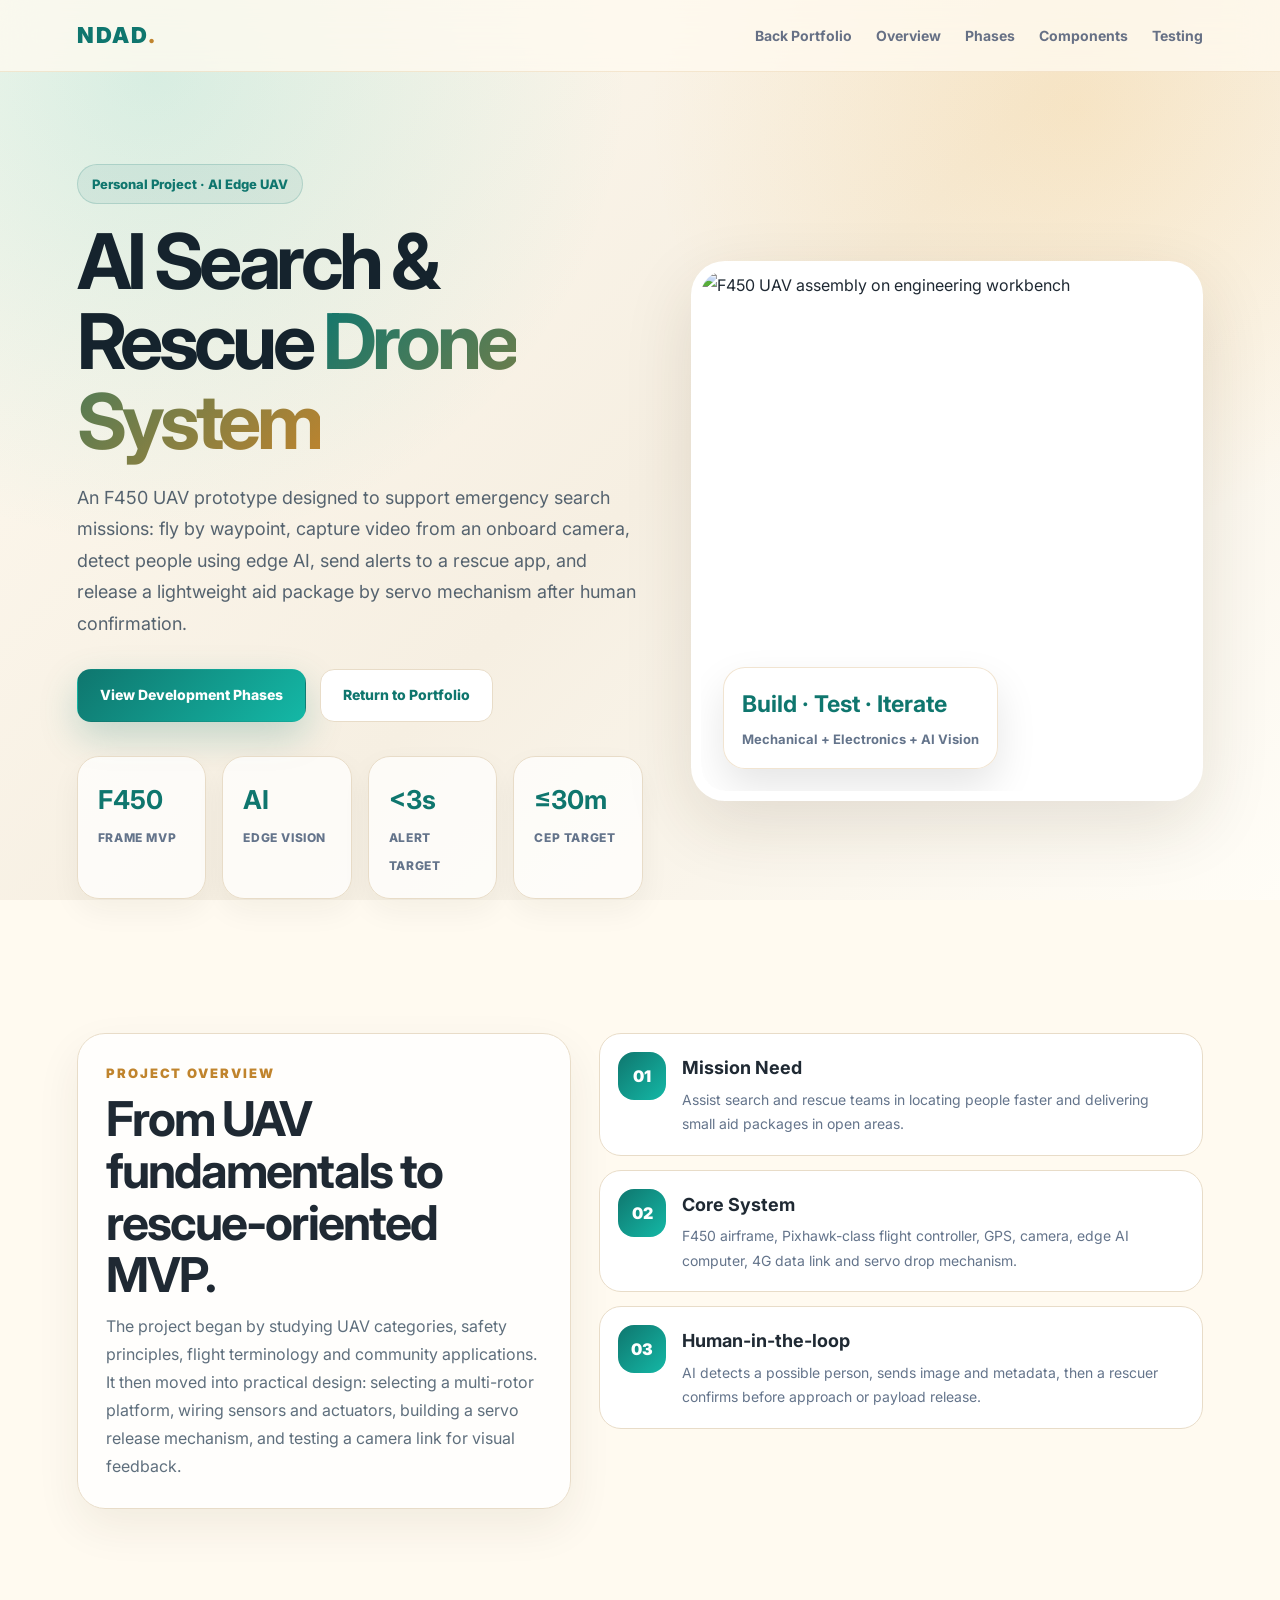
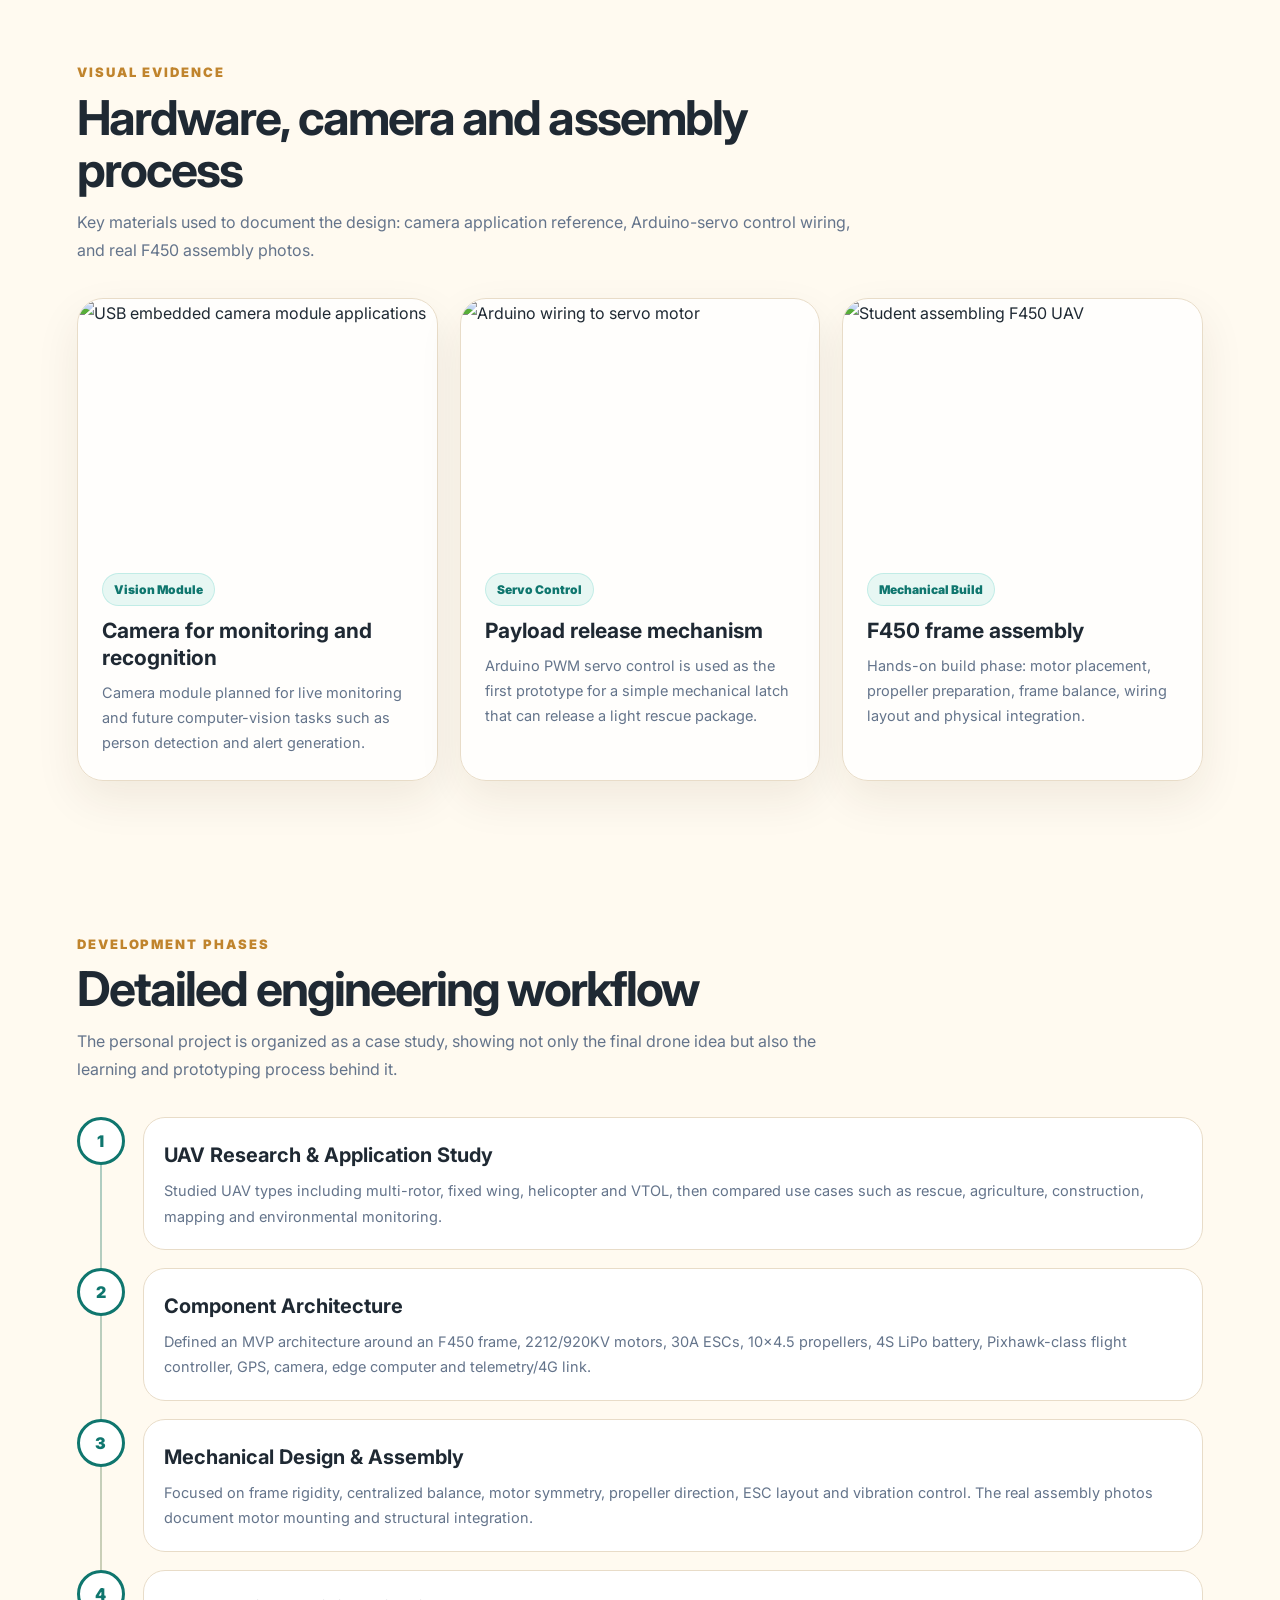
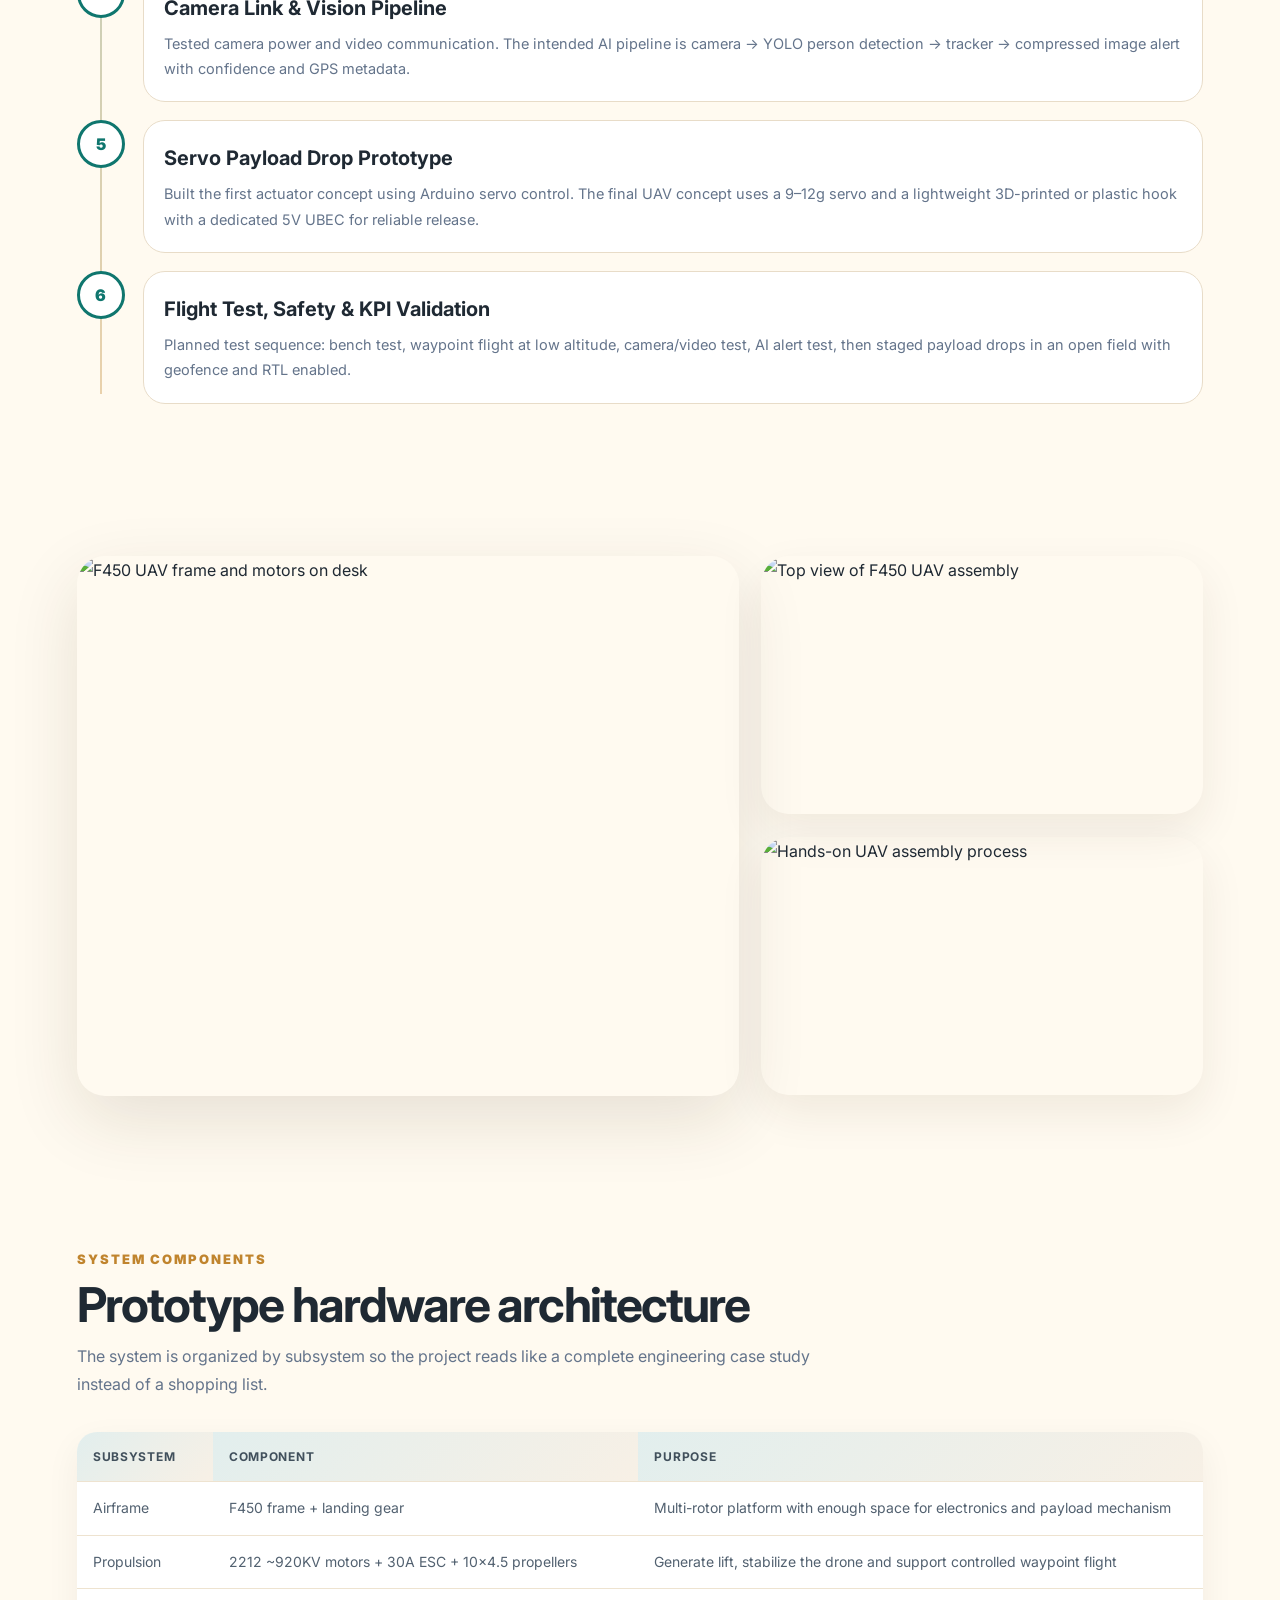
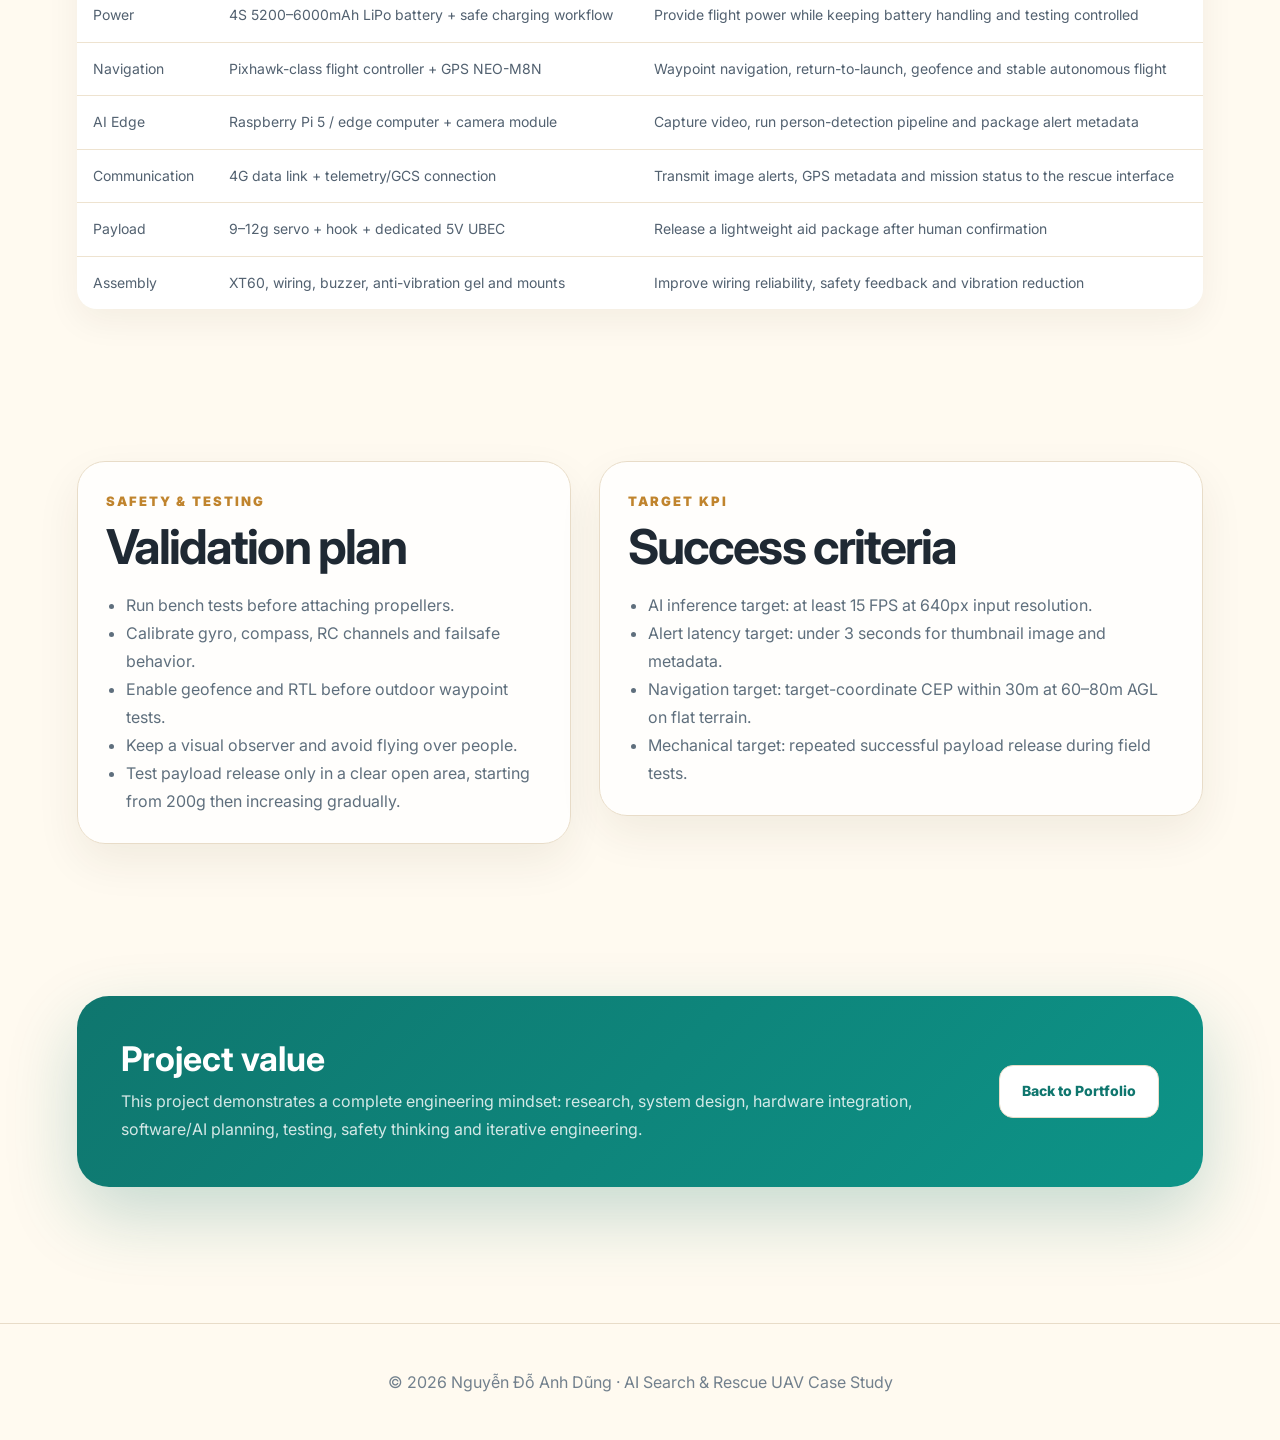
==== project-detail.html @ a53a4949 "Add files via upload" ====
<!DOCTYPE html>
<html lang="en">
<head>
    <meta charset="UTF-8">
    <meta name="viewport" content="width=device-width, initial-scale=1.0">
    <title>AI Search & Rescue UAV | Nguyễn Đỗ Anh Dũng</title>
    <meta name="description" content="Detailed case study for an AI-enabled search and rescue UAV project using F450 frame, camera vision, edge AI, waypoint flight and servo payload release.">
    <link rel="preconnect" href="https://fonts.googleapis.com">
    <link href="https://fonts.googleapis.com/css2?family=Inter:wght@300;400;500;600;700;800;900&display=swap" rel="stylesheet">
    <style>
        :root{
            --paper:#fffaf0; --paper-2:#f7efe0; --card:#ffffff; --ink:#1f2933; --muted:#64748b;
            --teal:#0f766e; --teal-2:#14b8a6; --gold:#c0842d; --orange:#f59e0b; --line:#e8dcc8;
            --shadow: 0 24px 70px rgba(58, 40, 18, .12);
        }
        *{margin:0;padding:0;box-sizing:border-box} html{scroll-behavior:smooth}
        body{font-family:'Inter',sans-serif;background:var(--paper);color:var(--ink);line-height:1.75;overflow-x:hidden}
        body:before{content:"";position:fixed;inset:0;background:radial-gradient(circle at 12% 8%, rgba(20,184,166,.16), transparent 34%),radial-gradient(circle at 84% 12%, rgba(245,158,11,.14), transparent 32%),linear-gradient(135deg,#fffaf0 0%,#f6efe2 52%,#fffdf7 100%);z-index:-2}
        a{text-decoration:none;color:inherit} img{max-width:100%;display:block}
        .shell{width:min(1160px,88vw);margin:auto}
        nav{position:sticky;top:0;z-index:1000;background:rgba(255,250,240,.78);backdrop-filter:blur(18px);border-bottom:1px solid rgba(192,132,45,.16)}
        .nav-inner{width:min(1160px,88vw);margin:auto;display:flex;align-items:center;justify-content:space-between;padding:16px 0}
        .brand{font-weight:900;letter-spacing:.08em;color:var(--teal);font-size:22px}.brand span{color:var(--gold)}
        .nav-links{display:flex;gap:24px;list-style:none}.nav-links a{font-size:14px;font-weight:700;color:#667085}.nav-links a:hover{color:var(--teal)}
        .hero{padding:92px 0 58px;position:relative}.hero-grid{display:grid;grid-template-columns:1.05fr .95fr;gap:48px;align-items:center}
        .eyebrow{display:inline-flex;align-items:center;gap:10px;background:rgba(15,118,110,.08);border:1px solid rgba(15,118,110,.18);color:var(--teal);padding:8px 14px;border-radius:999px;font-weight:800;font-size:13px;margin-bottom:18px}
        h1{font-size:clamp(42px,6vw,78px);line-height:1.04;letter-spacing:-.06em;margin-bottom:20px;color:#15232d}.hero p{font-size:18px;color:#55636f;max-width:680px}.gradient-text{background:linear-gradient(135deg,var(--teal),var(--gold));-webkit-background-clip:text;-webkit-text-fill-color:transparent}
        .hero-actions{display:flex;gap:14px;flex-wrap:wrap;margin-top:30px}.btn{display:inline-flex;align-items:center;justify-content:center;padding:13px 22px;border-radius:14px;font-weight:800;font-size:14px;transition:.25s;border:1px solid transparent}.btn-primary{background:linear-gradient(135deg,var(--teal),var(--teal-2));color:white;box-shadow:0 15px 38px rgba(15,118,110,.23)}.btn-primary:hover{transform:translateY(-3px)}.btn-soft{background:#fff;border-color:var(--line);color:var(--teal)}.btn-soft:hover{border-color:var(--teal);transform:translateY(-3px)}
        .hero-photo{position:relative;border-radius:34px;overflow:hidden;box-shadow:var(--shadow);border:10px solid rgba(255,255,255,.7);background:white}.hero-photo img{height:520px;width:100%;object-fit:cover}.float-card{position:absolute;left:22px;bottom:22px;background:rgba(255,255,255,.9);backdrop-filter:blur(14px);border:1px solid rgba(192,132,45,.22);border-radius:22px;padding:16px 18px;box-shadow:0 18px 40px rgba(0,0,0,.10)}.float-card strong{display:block;color:var(--teal);font-size:23px}.float-card span{font-size:13px;color:#64748b;font-weight:700}
        .metrics{display:grid;grid-template-columns:repeat(4,1fr);gap:16px;margin-top:34px}.metric{background:rgba(255,255,255,.72);border:1px solid var(--line);border-radius:22px;padding:20px;box-shadow:0 12px 30px rgba(45,35,20,.05)}.metric b{font-size:26px;color:var(--teal);display:block}.metric span{font-size:12px;color:var(--muted);font-weight:800;text-transform:uppercase;letter-spacing:.05em}
        section{padding:76px 0}.section-head{max-width:780px;margin-bottom:34px}.section-head .kicker{color:var(--gold);font-size:13px;text-transform:uppercase;letter-spacing:.15em;font-weight:900;margin-bottom:8px}.section-head h2{font-size:clamp(30px,4vw,48px);line-height:1.08;letter-spacing:-.04em;margin-bottom:12px}.section-head p{color:#64748b;font-size:16px}
        .grid{display:grid;grid-template-columns:repeat(3,1fr);gap:22px}.card{background:rgba(255,255,255,.78);border:1px solid var(--line);border-radius:26px;overflow:hidden;box-shadow:0 18px 45px rgba(58,40,18,.08);transition:.25s}.card:hover{transform:translateY(-5px);box-shadow:var(--shadow)}.card img{width:100%;height:250px;object-fit:cover}.card-body{padding:24px}.tag{display:inline-flex;font-size:12px;font-weight:900;color:var(--teal);background:rgba(20,184,166,.10);border:1px solid rgba(20,184,166,.18);padding:5px 11px;border-radius:999px;margin-bottom:12px}.card h3{font-size:21px;line-height:1.28;margin-bottom:8px}.card p{font-size:14.5px;color:#64748b}
        .split{display:grid;grid-template-columns:.9fr 1.1fr;gap:28px;align-items:start}.panel{background:rgba(255,255,255,.78);border:1px solid var(--line);border-radius:28px;padding:28px;box-shadow:0 18px 45px rgba(58,40,18,.07)}.panel h3{font-size:26px;margin-bottom:12px}.panel p,.panel li{color:#5f6f7d}.panel ul{padding-left:20px;margin-top:12px}.number-list{display:grid;gap:14px}.step{display:grid;grid-template-columns:48px 1fr;gap:16px;padding:18px;border-radius:22px;background:#fff;border:1px solid var(--line)}.step .num{height:48px;width:48px;border-radius:16px;background:linear-gradient(135deg,var(--teal),var(--teal-2));color:#fff;font-weight:900;display:flex;align-items:center;justify-content:center}.step h4{font-size:18px;margin-bottom:4px}.step p{font-size:14px;color:#64748b}
        .timeline{position:relative;display:grid;gap:18px}.timeline:before{content:"";position:absolute;left:23px;top:10px;bottom:10px;width:2px;background:linear-gradient(var(--teal),var(--gold));opacity:.35}.phase{position:relative;display:grid;grid-template-columns:48px 1fr;gap:18px}.dot{position:relative;z-index:1;width:48px;height:48px;border-radius:50%;background:#fff;border:3px solid var(--teal);display:flex;align-items:center;justify-content:center;color:var(--teal);font-weight:900}.phase-box{background:#fff;border:1px solid var(--line);border-radius:22px;padding:20px}.phase-box h3{font-size:20px;margin-bottom:5px}.phase-box p{color:#64748b;font-size:14.5px}
        table{width:100%;border-collapse:collapse;background:#fff;border-radius:20px;overflow:hidden;box-shadow:0 12px 35px rgba(58,40,18,.06)}th,td{text-align:left;padding:14px 16px;border-bottom:1px solid #eee3d0;font-size:14px}th{background:linear-gradient(135deg,rgba(15,118,110,.12),rgba(192,132,45,.12));font-size:12px;text-transform:uppercase;letter-spacing:.06em;color:#41505c}td{color:#526170}tr:last-child td{border-bottom:none}.price{font-weight:800;color:var(--teal)}
        .gallery{display:grid;grid-template-columns:1.2fr .8fr;gap:22px}.gallery-main img{height:540px;width:100%;object-fit:cover;border-radius:28px;box-shadow:var(--shadow)}.gallery-stack{display:grid;gap:22px}.gallery-stack img{height:258px;width:100%;object-fit:cover;border-radius:28px;box-shadow:0 18px 45px rgba(58,40,18,.08)}
        .callout{background:linear-gradient(135deg,var(--teal),#0d9488);color:white;border-radius:32px;padding:44px;display:grid;grid-template-columns:1fr auto;gap:30px;align-items:center;box-shadow:0 28px 70px rgba(15,118,110,.24)}.callout h2{font-size:34px;line-height:1.1;margin-bottom:10px}.callout p{color:rgba(255,255,255,.82)}
        footer{padding:44px 0;text-align:center;color:#72808d;border-top:1px solid var(--line);margin-top:60px}
        @media(max-width:900px){.hero-grid,.split,.gallery,.callout{grid-template-columns:1fr}.metrics,.grid{grid-template-columns:1fr 1fr}.hero-photo img{height:420px}.nav-links{display:none}}
        @media(max-width:600px){.metrics,.grid{grid-template-columns:1fr}.hero-photo img,.gallery-main img{height:320px}.gallery-stack img{height:220px}.callout{padding:28px}.shell{width:92vw}}
    </style>
</head>
<body>
    <nav>
        <div class="nav-inner">
            <a class="brand" href="index.html">NDAD<span>.</span></a>
            <ul class="nav-links">
                <li><a href="index.html#project">Back Portfolio</a></li>
                <li><a href="#overview">Overview</a></li>
                <li><a href="#phases">Phases</a></li>
                <li><a href="#components">Components</a></li>
                <li><a href="#testing">Testing</a></li>
            </ul>
        </div>
    </nav>

    <header class="hero">
        <div class="shell hero-grid">
            <div>
                <div class="eyebrow">Personal Project · AI Edge UAV</div>
                <h1>AI Search &amp; Rescue <span class="gradient-text">Drone System</span></h1>
                <p>
                    An F450 UAV prototype designed to support emergency search missions: fly by waypoint,
                    capture video from an onboard camera, detect people using edge AI, send alerts to a rescue app,
                    and release a lightweight aid package by servo mechanism after human confirmation.
                </p>
                <div class="hero-actions">
                    <a class="btn btn-primary" href="#phases">View Development Phases</a>
                    <a class="btn btn-soft" href="index.html#project">Return to Portfolio</a>
                </div>
                <div class="metrics">
                    <div class="metric"><b>F450</b><span>Frame MVP</span></div>
                    <div class="metric"><b>AI</b><span>Edge Vision</span></div>
                    <div class="metric"><b>&lt;3s</b><span>Alert Target</span></div>
                    <div class="metric"><b>≤30m</b><span>CEP Target</span></div>
                </div>
            </div>
            <div class="hero-photo">
                <img src="assets/project-detail/drone-assembly-1.jpg" alt="F450 UAV assembly on engineering workbench">
                <div class="float-card"><strong>Build · Test · Iterate</strong><span>Mechanical + Electronics + AI Vision</span></div>
            </div>
        </div>
    </header>

    <section id="overview">
        <div class="shell split">
            <div class="panel">
                <div class="section-head" style="margin-bottom:0">
                    <div class="kicker">Project Overview</div>
                    <h2>From UAV fundamentals to rescue-oriented MVP.</h2>
                    <p>
                        The project began by studying UAV categories, safety principles, flight terminology and community applications.
                        It then moved into practical design: selecting a multi-rotor platform, wiring sensors and actuators,
                        building a servo release mechanism, and testing a camera link for visual feedback.
                    </p>
                </div>
            </div>
            <div class="number-list">
                <div class="step"><div class="num">01</div><div><h4>Mission Need</h4><p>Assist search and rescue teams in locating people faster and delivering small aid packages in open areas.</p></div></div>
                <div class="step"><div class="num">02</div><div><h4>Core System</h4><p>F450 airframe, Pixhawk-class flight controller, GPS, camera, edge AI computer, 4G data link and servo drop mechanism.</p></div></div>
                <div class="step"><div class="num">03</div><div><h4>Human-in-the-loop</h4><p>AI detects a possible person, sends image and metadata, then a rescuer confirms before approach or payload release.</p></div></div>
            </div>
        </div>
    </section>

    <section>
        <div class="shell">
            <div class="section-head">
                <div class="kicker">Visual Evidence</div>
                <h2>Hardware, camera and assembly process</h2>
                <p>Key materials used to document the design: camera application reference, Arduino-servo control wiring, and real F450 assembly photos.</p>
            </div>
            <div class="grid">
                <article class="card"><img src="assets/project-detail/camera-module.jpg" alt="USB embedded camera module applications"><div class="card-body"><span class="tag">Vision Module</span><h3>Camera for monitoring and recognition</h3><p>Camera module planned for live monitoring and future computer-vision tasks such as person detection and alert generation.</p></div></article>
                <article class="card"><img src="assets/project-detail/servo-arduino.webp" alt="Arduino wiring to servo motor"><div class="card-body"><span class="tag">Servo Control</span><h3>Payload release mechanism</h3><p>Arduino PWM servo control is used as the first prototype for a simple mechanical latch that can release a light rescue package.</p></div></article>
                <article class="card"><img src="assets/project-detail/drone-assembly-3.jpg" alt="Student assembling F450 UAV"><div class="card-body"><span class="tag">Mechanical Build</span><h3>F450 frame assembly</h3><p>Hands-on build phase: motor placement, propeller preparation, frame balance, wiring layout and physical integration.</p></div></article>
            </div>
        </div>
    </section>

    <section id="phases">
        <div class="shell">
            <div class="section-head">
                <div class="kicker">Development Phases</div>
                <h2>Detailed engineering workflow</h2>
                <p>The personal project is organized as a case study, showing not only the final drone idea but also the learning and prototyping process behind it.</p>
            </div>
            <div class="timeline">
                <div class="phase"><div class="dot">1</div><div class="phase-box"><h3>UAV Research &amp; Application Study</h3><p>Studied UAV types including multi-rotor, fixed wing, helicopter and VTOL, then compared use cases such as rescue, agriculture, construction, mapping and environmental monitoring.</p></div></div>
                <div class="phase"><div class="dot">2</div><div class="phase-box"><h3>Component Architecture</h3><p>Defined an MVP architecture around an F450 frame, 2212/920KV motors, 30A ESCs, 10×4.5 propellers, 4S LiPo battery, Pixhawk-class flight controller, GPS, camera, edge computer and telemetry/4G link.</p></div></div>
                <div class="phase"><div class="dot">3</div><div class="phase-box"><h3>Mechanical Design &amp; Assembly</h3><p>Focused on frame rigidity, centralized balance, motor symmetry, propeller direction, ESC layout and vibration control. The real assembly photos document motor mounting and structural integration.</p></div></div>
                <div class="phase"><div class="dot">4</div><div class="phase-box"><h3>Camera Link &amp; Vision Pipeline</h3><p>Tested camera power and video communication. The intended AI pipeline is camera → YOLO person detection → tracker → compressed image alert with confidence and GPS metadata.</p></div></div>
                <div class="phase"><div class="dot">5</div><div class="phase-box"><h3>Servo Payload Drop Prototype</h3><p>Built the first actuator concept using Arduino servo control. The final UAV concept uses a 9–12g servo and a lightweight 3D-printed or plastic hook with a dedicated 5V UBEC for reliable release.</p></div></div>
                <div class="phase"><div class="dot">6</div><div class="phase-box"><h3>Flight Test, Safety &amp; KPI Validation</h3><p>Planned test sequence: bench test, waypoint flight at low altitude, camera/video test, AI alert test, then staged payload drops in an open field with geofence and RTL enabled.</p></div></div>
            </div>
        </div>
    </section>

    <section>
        <div class="shell gallery">
            <div class="gallery-main"><img src="assets/project-detail/drone-assembly-2.jpg" alt="F450 UAV frame and motors on desk"></div>
            <div class="gallery-stack">
                <img src="assets/project-detail/drone-assembly-1.jpg" alt="Top view of F450 UAV assembly">
                <img src="assets/project-detail/drone-assembly-3.jpg" alt="Hands-on UAV assembly process">
            </div>
        </div>
    </section>

    <section id="components">
        <div class="shell">
            <div class="section-head">
                <div class="kicker">System Components</div>
                <h2>Prototype hardware architecture</h2>
                <p>The system is organized by subsystem so the project reads like a complete engineering case study instead of a shopping list.</p>
            </div>
            <table>
                <thead><tr><th>Subsystem</th><th>Component</th><th>Purpose</th></tr></thead>
                <tbody>
                    <tr><td>Airframe</td><td>F450 frame + landing gear</td><td>Multi-rotor platform with enough space for electronics and payload mechanism</td></tr>
                    <tr><td>Propulsion</td><td>2212 ~920KV motors + 30A ESC + 10×4.5 propellers</td><td>Generate lift, stabilize the drone and support controlled waypoint flight</td></tr>
                    <tr><td>Power</td><td>4S 5200–6000mAh LiPo battery + safe charging workflow</td><td>Provide flight power while keeping battery handling and testing controlled</td></tr>
                    <tr><td>Navigation</td><td>Pixhawk-class flight controller + GPS NEO-M8N</td><td>Waypoint navigation, return-to-launch, geofence and stable autonomous flight</td></tr>
                    <tr><td>AI Edge</td><td>Raspberry Pi 5 / edge computer + camera module</td><td>Capture video, run person-detection pipeline and package alert metadata</td></tr>
                    <tr><td>Communication</td><td>4G data link + telemetry/GCS connection</td><td>Transmit image alerts, GPS metadata and mission status to the rescue interface</td></tr>
                    <tr><td>Payload</td><td>9–12g servo + hook + dedicated 5V UBEC</td><td>Release a lightweight aid package after human confirmation</td></tr>
                    <tr><td>Assembly</td><td>XT60, wiring, buzzer, anti-vibration gel and mounts</td><td>Improve wiring reliability, safety feedback and vibration reduction</td></tr>
                </tbody>
            </table>
        </div>
    </section>

    <section id="testing">
        <div class="shell split">
            <div class="panel">
                <div class="section-head" style="margin-bottom:18px">
                    <div class="kicker">Safety & Testing</div>
                    <h2>Validation plan</h2>
                </div>
                <ul>
                    <li>Run bench tests before attaching propellers.</li>
                    <li>Calibrate gyro, compass, RC channels and failsafe behavior.</li>
                    <li>Enable geofence and RTL before outdoor waypoint tests.</li>
                    <li>Keep a visual observer and avoid flying over people.</li>
                    <li>Test payload release only in a clear open area, starting from 200g then increasing gradually.</li>
                </ul>
            </div>
            <div class="panel">
                <div class="section-head" style="margin-bottom:18px">
                    <div class="kicker">Target KPI</div>
                    <h2>Success criteria</h2>
                </div>
                <ul>
                    <li>AI inference target: at least 15 FPS at 640px input resolution.</li>
                    <li>Alert latency target: under 3 seconds for thumbnail image and metadata.</li>
                    <li>Navigation target: target-coordinate CEP within 30m at 60–80m AGL on flat terrain.</li>
                    <li>Mechanical target: repeated successful payload release during field tests.</li>
                </ul>
            </div>
        </div>
    </section>

    <section>
        <div class="shell callout">
            <div>
                <h2>Project value</h2>
                <p>This project demonstrates a complete engineering mindset: research, system design, hardware integration, software/AI planning, testing, safety thinking and iterative engineering.</p>
            </div>
            <a href="index.html#project" class="btn btn-soft">Back to Portfolio</a>
        </div>
    </section>

    <footer>
        © 2026 Nguyễn Đỗ Anh Dũng · AI Search & Rescue UAV Case Study
    </footer>
</body>
</html>
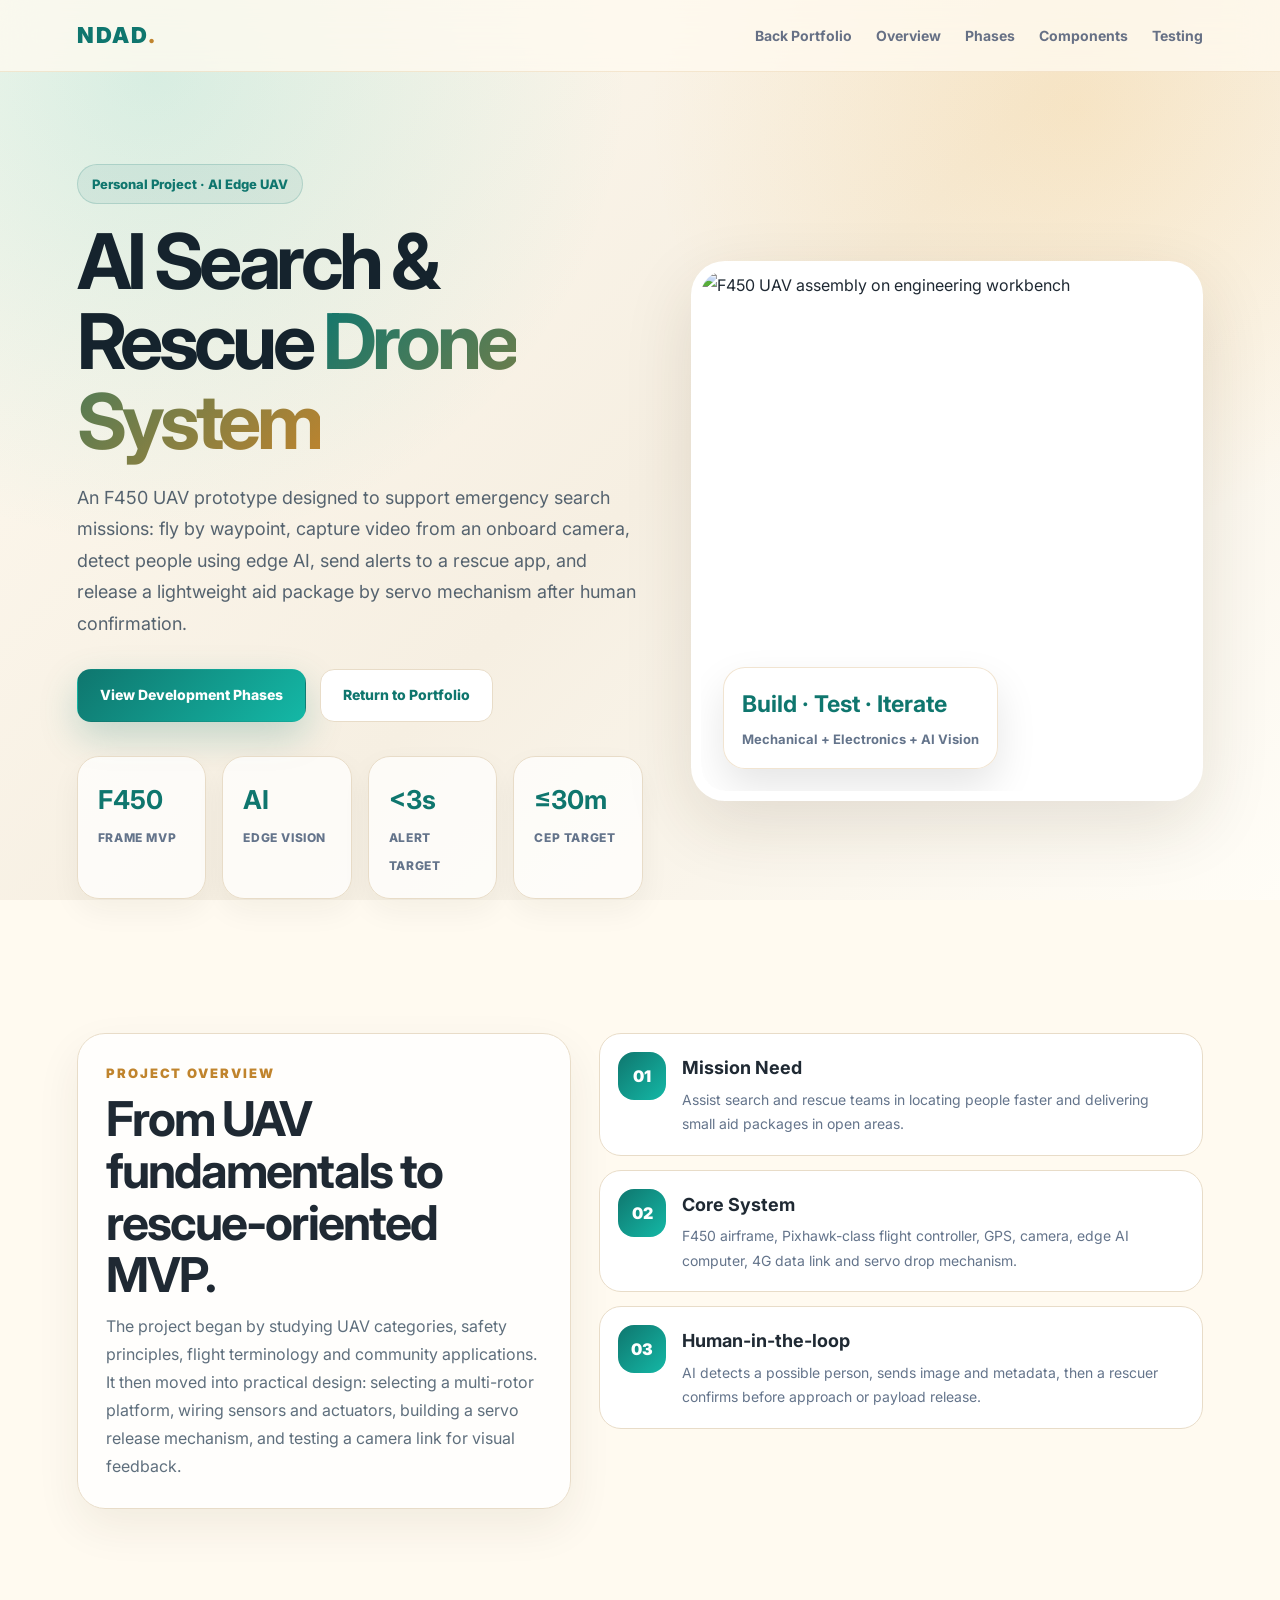
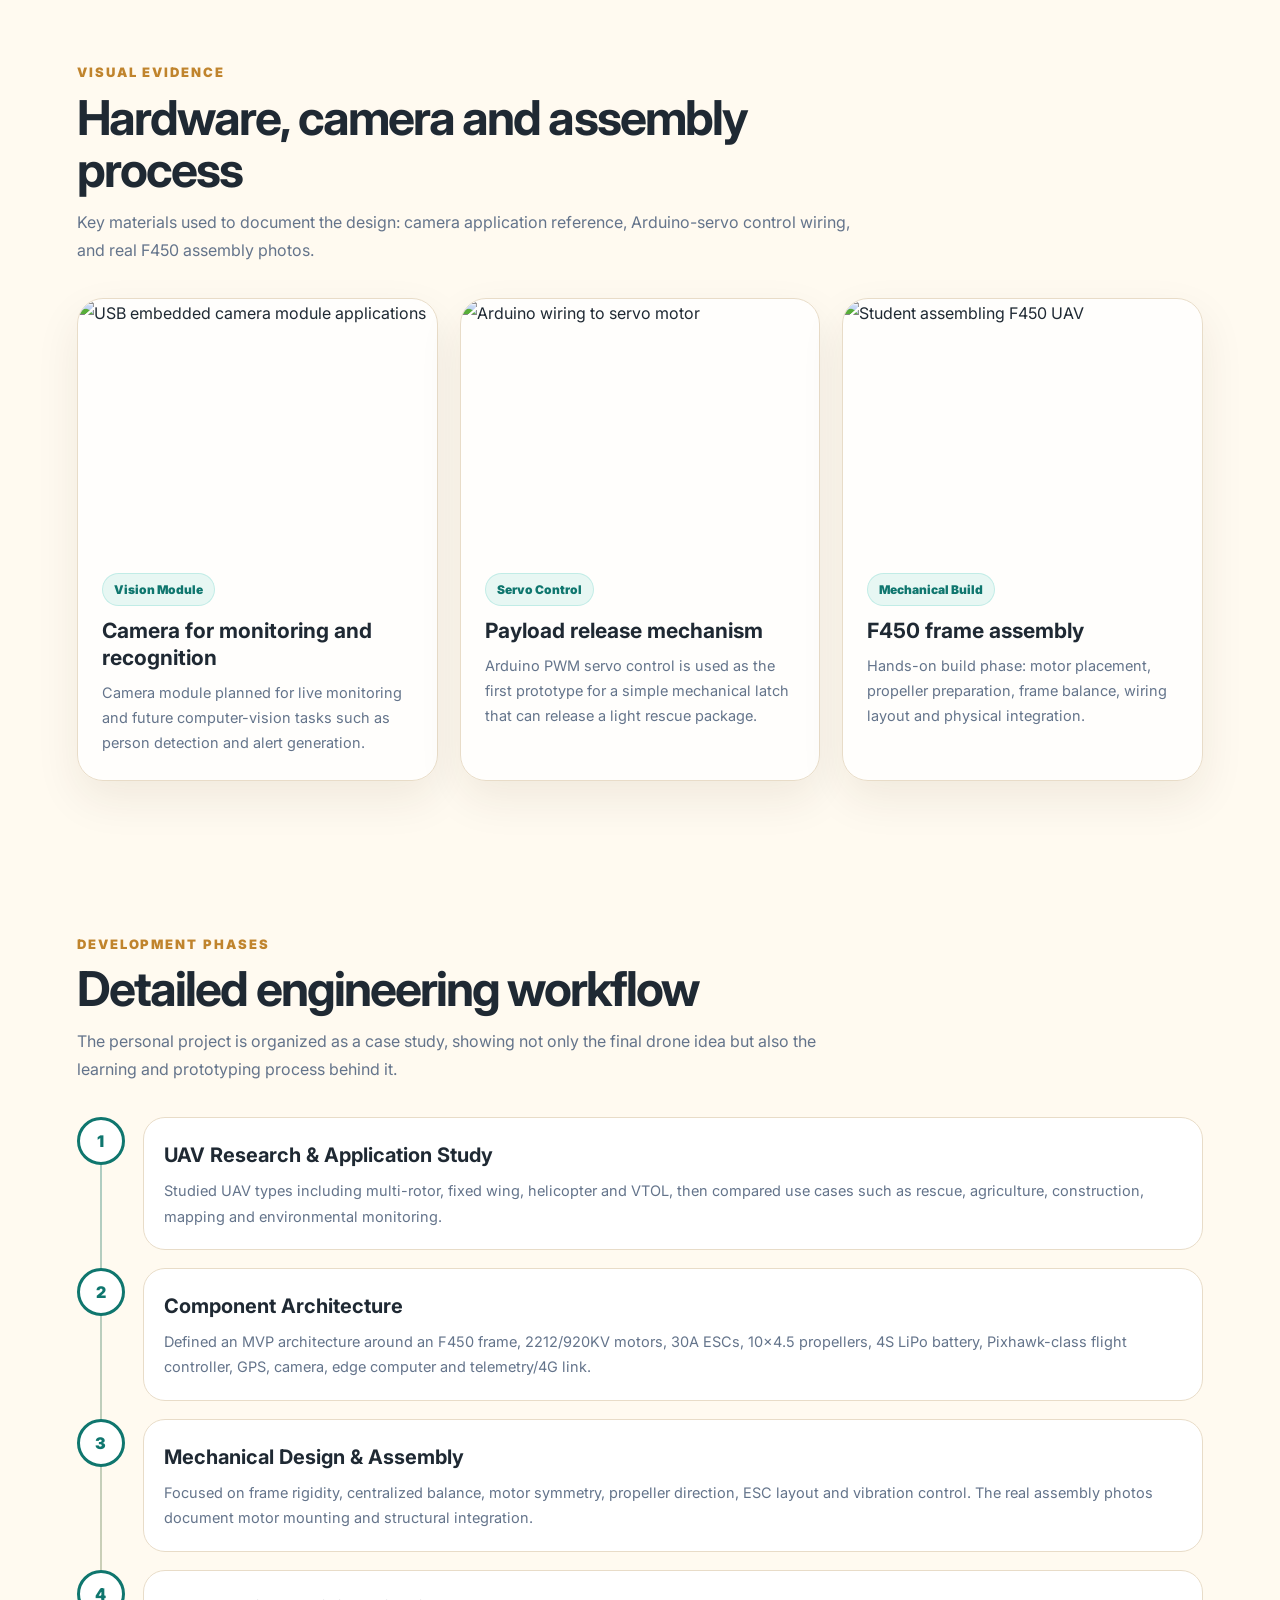
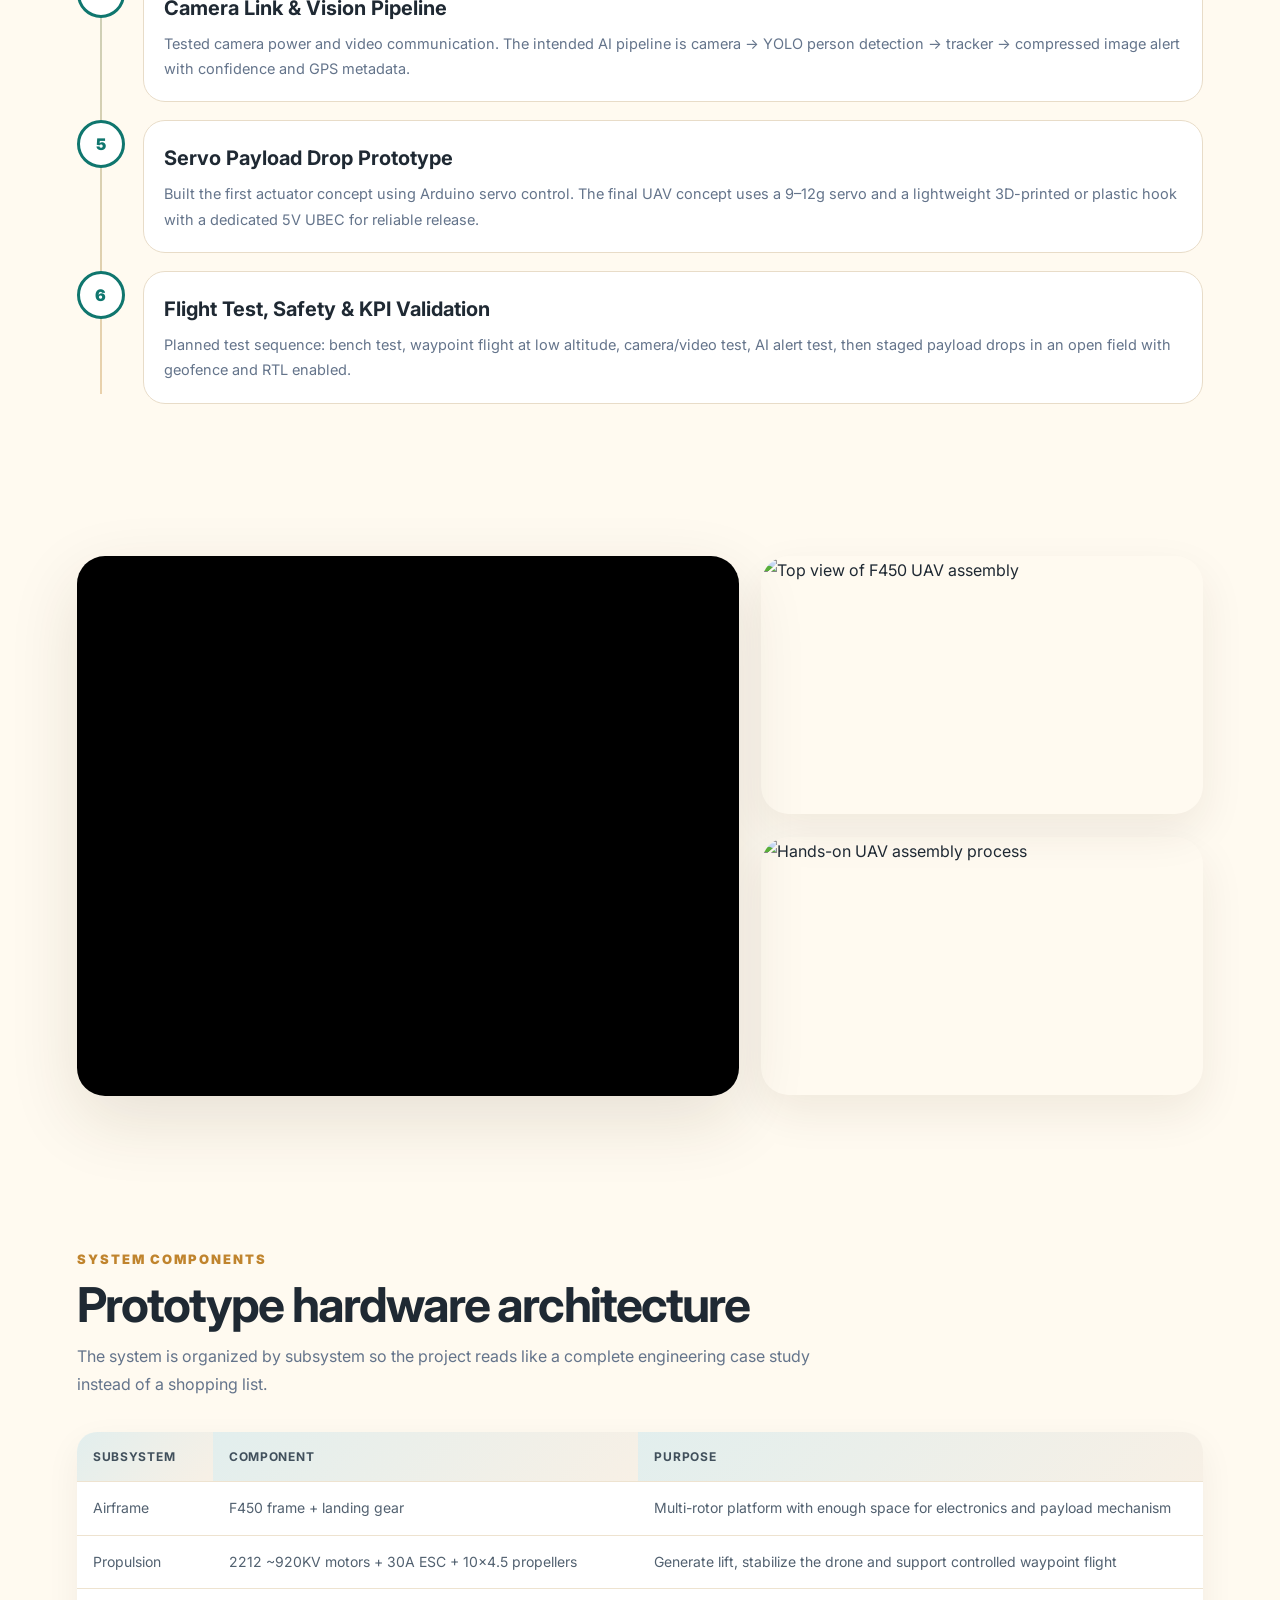
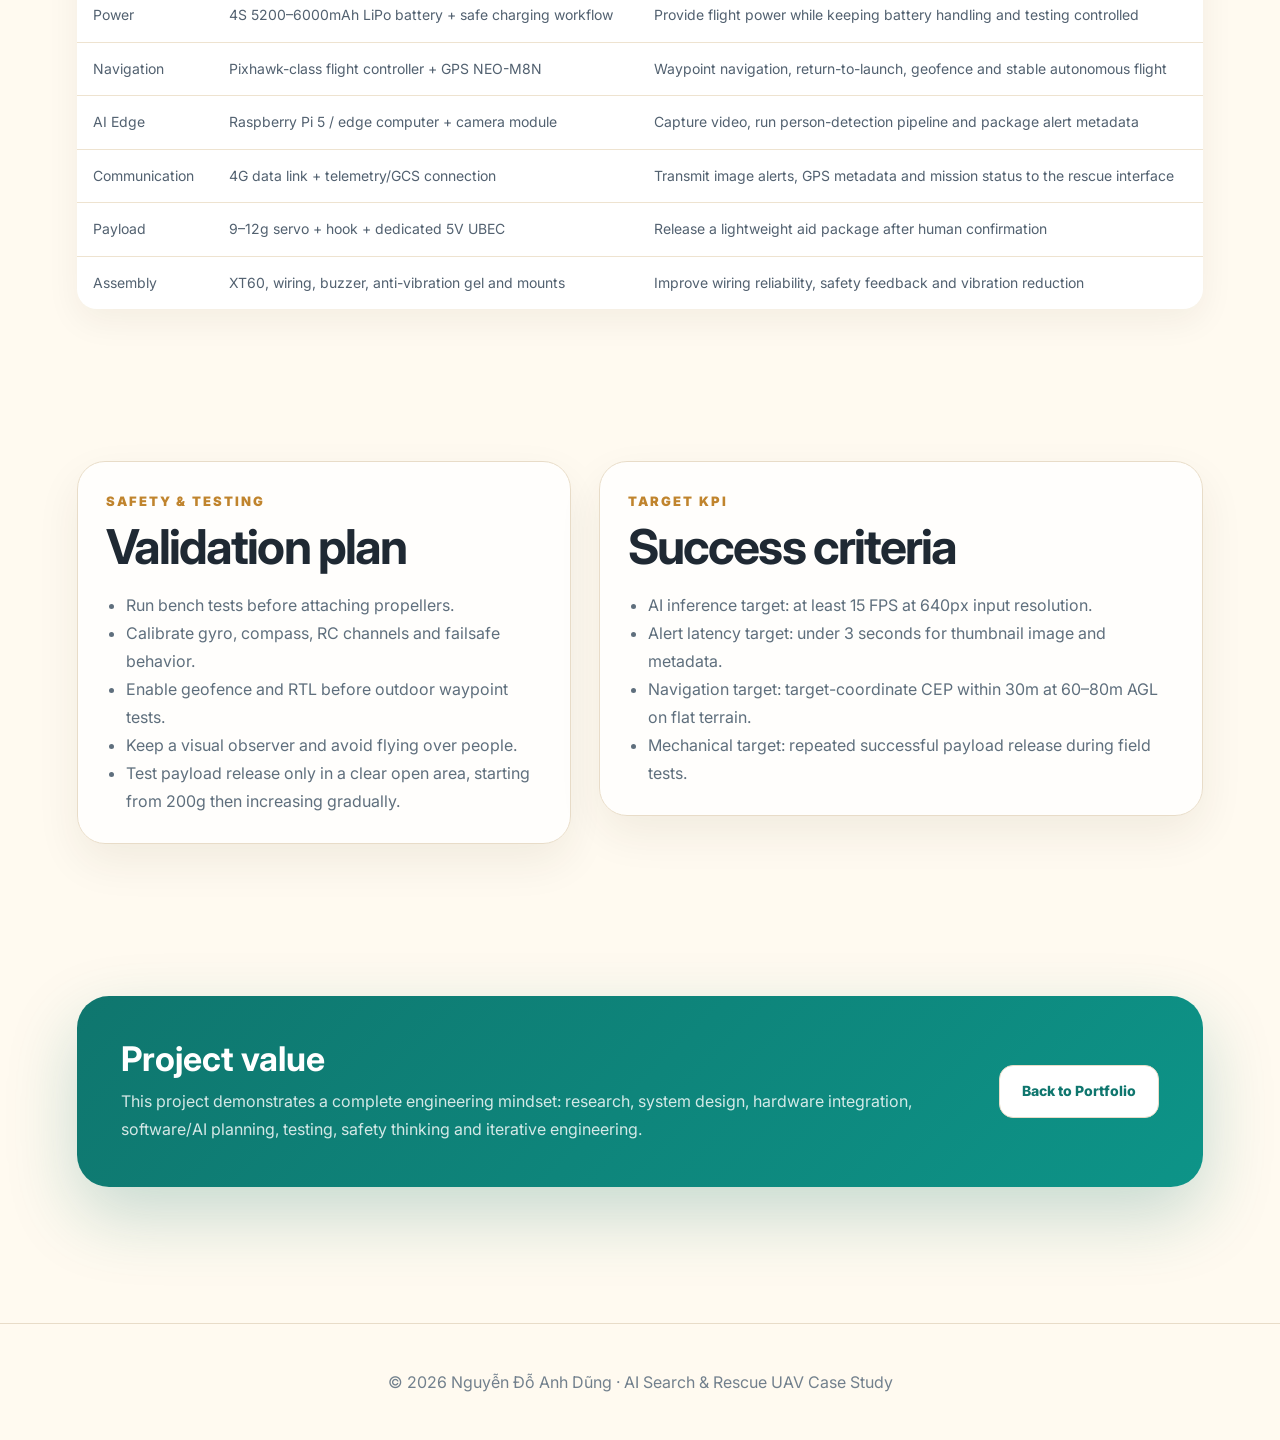
==== commit 0564385c: "Update project-detail.html" ====
--- a/project-detail.html
+++ b/project-detail.html
@@ -33,7 +33,7 @@
         .split{display:grid;grid-template-columns:.9fr 1.1fr;gap:28px;align-items:start}.panel{background:rgba(255,255,255,.78);border:1px solid var(--line);border-radius:28px;padding:28px;box-shadow:0 18px 45px rgba(58,40,18,.07)}.panel h3{font-size:26px;margin-bottom:12px}.panel p,.panel li{color:#5f6f7d}.panel ul{padding-left:20px;margin-top:12px}.number-list{display:grid;gap:14px}.step{display:grid;grid-template-columns:48px 1fr;gap:16px;padding:18px;border-radius:22px;background:#fff;border:1px solid var(--line)}.step .num{height:48px;width:48px;border-radius:16px;background:linear-gradient(135deg,var(--teal),var(--teal-2));color:#fff;font-weight:900;display:flex;align-items:center;justify-content:center}.step h4{font-size:18px;margin-bottom:4px}.step p{font-size:14px;color:#64748b}
         .timeline{position:relative;display:grid;gap:18px}.timeline:before{content:"";position:absolute;left:23px;top:10px;bottom:10px;width:2px;background:linear-gradient(var(--teal),var(--gold));opacity:.35}.phase{position:relative;display:grid;grid-template-columns:48px 1fr;gap:18px}.dot{position:relative;z-index:1;width:48px;height:48px;border-radius:50%;background:#fff;border:3px solid var(--teal);display:flex;align-items:center;justify-content:center;color:var(--teal);font-weight:900}.phase-box{background:#fff;border:1px solid var(--line);border-radius:22px;padding:20px}.phase-box h3{font-size:20px;margin-bottom:5px}.phase-box p{color:#64748b;font-size:14.5px}
         table{width:100%;border-collapse:collapse;background:#fff;border-radius:20px;overflow:hidden;box-shadow:0 12px 35px rgba(58,40,18,.06)}th,td{text-align:left;padding:14px 16px;border-bottom:1px solid #eee3d0;font-size:14px}th{background:linear-gradient(135deg,rgba(15,118,110,.12),rgba(192,132,45,.12));font-size:12px;text-transform:uppercase;letter-spacing:.06em;color:#41505c}td{color:#526170}tr:last-child td{border-bottom:none}.price{font-weight:800;color:var(--teal)}
-        .gallery{display:grid;grid-template-columns:1.2fr .8fr;gap:22px}.gallery-main img{height:540px;width:100%;object-fit:cover;border-radius:28px;box-shadow:var(--shadow)}.gallery-stack{display:grid;gap:22px}.gallery-stack img{height:258px;width:100%;object-fit:cover;border-radius:28px;box-shadow:0 18px 45px rgba(58,40,18,.08)}
+        .gallery{display:grid;grid-template-columns:1.2fr .8fr;gap:22px}.gallery-main img,.gallery-main iframe{height:540px;width:100%;object-fit:cover;border-radius:28px;box-shadow:var(--shadow);display:block}.gallery-main iframe{border:0;background:#000}.gallery-stack{display:grid;gap:22px}.gallery-stack img,.gallery-stack iframe{height:258px;width:100%;object-fit:cover;border-radius:28px;box-shadow:0 18px 45px rgba(58,40,18,.08);display:block}.gallery-stack iframe{border:0;background:#000}
         .callout{background:linear-gradient(135deg,var(--teal),#0d9488);color:white;border-radius:32px;padding:44px;display:grid;grid-template-columns:1fr auto;gap:30px;align-items:center;box-shadow:0 28px 70px rgba(15,118,110,.24)}.callout h2{font-size:34px;line-height:1.1;margin-bottom:10px}.callout p{color:rgba(255,255,255,.82)}
         footer{padding:44px 0;text-align:center;color:#72808d;border-top:1px solid var(--line);margin-top:60px}
         @media(max-width:900px){.hero-grid,.split,.gallery,.callout{grid-template-columns:1fr}.metrics,.grid{grid-template-columns:1fr 1fr}.hero-photo img{height:420px}.nav-links{display:none}}
@@ -138,7 +138,7 @@
 
     <section>
         <div class="shell gallery">
-            <div class="gallery-main"><img src="assets/project-detail/drone-assembly-2.jpg" alt="F450 UAV frame and motors on desk"></div>
+            <div class="gallery-main"><iframe src="https://drive.google.com/file/d/180xGKqZ8yv-y2taDAjbqSAyzQXHXdtGx/preview" title="Presentation video pres2" allow="autoplay; fullscreen" allowfullscreen loading="lazy"></iframe></div>
             <div class="gallery-stack">
                 <img src="assets/project-detail/drone-assembly-1.jpg" alt="Top view of F450 UAV assembly">
                 <img src="assets/project-detail/drone-assembly-3.jpg" alt="Hands-on UAV assembly process">
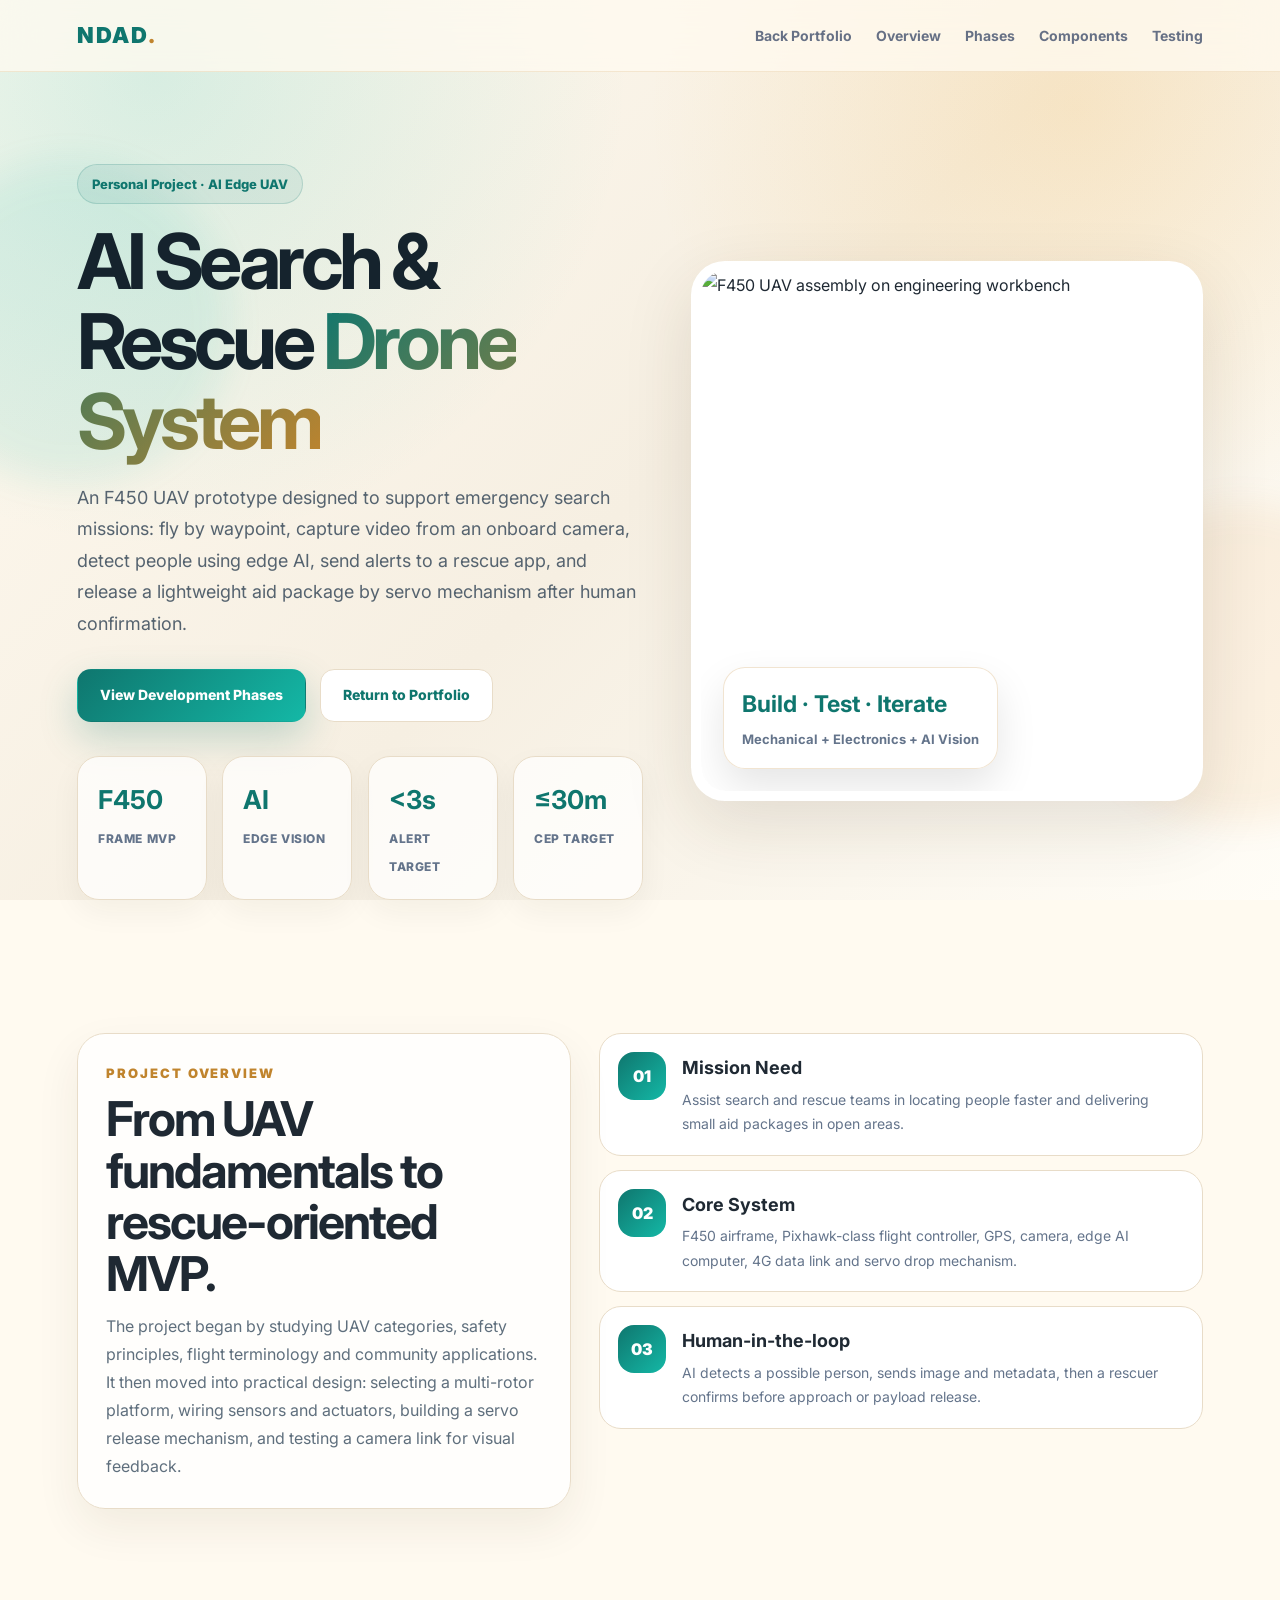
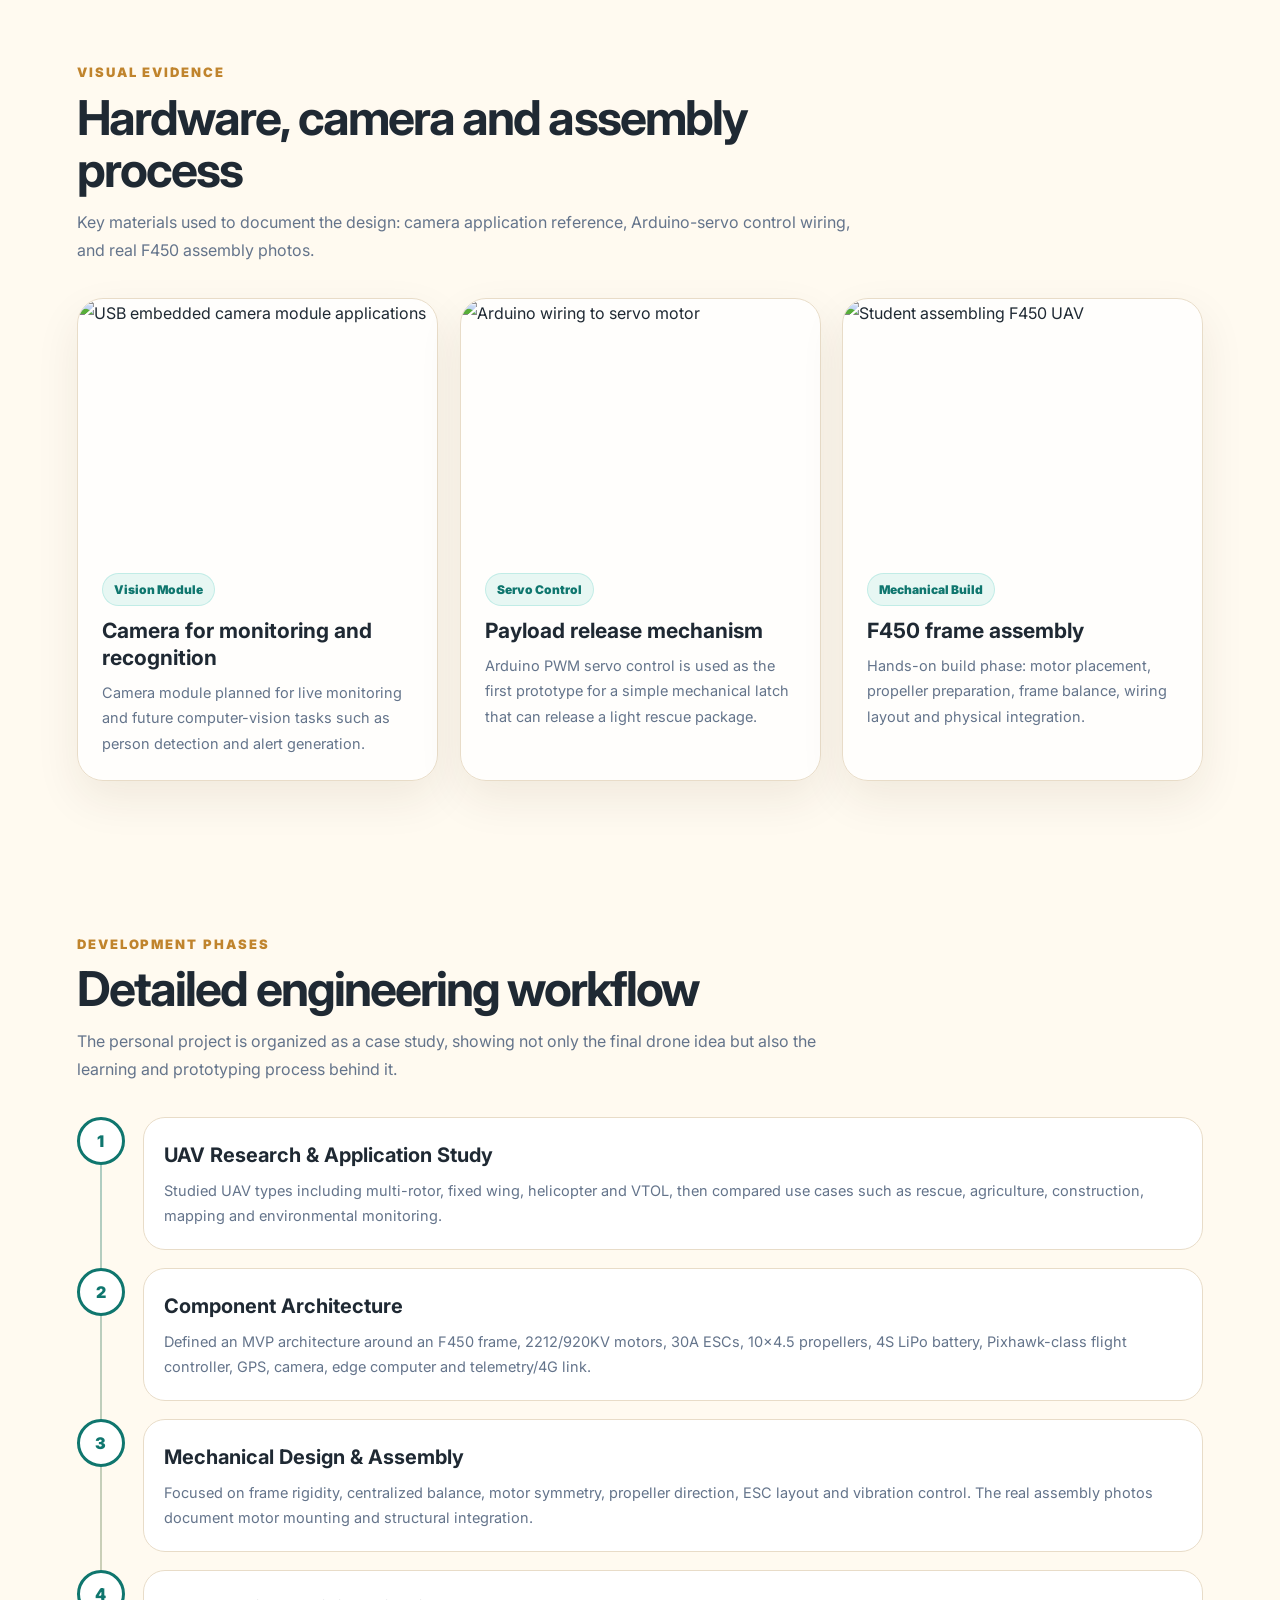
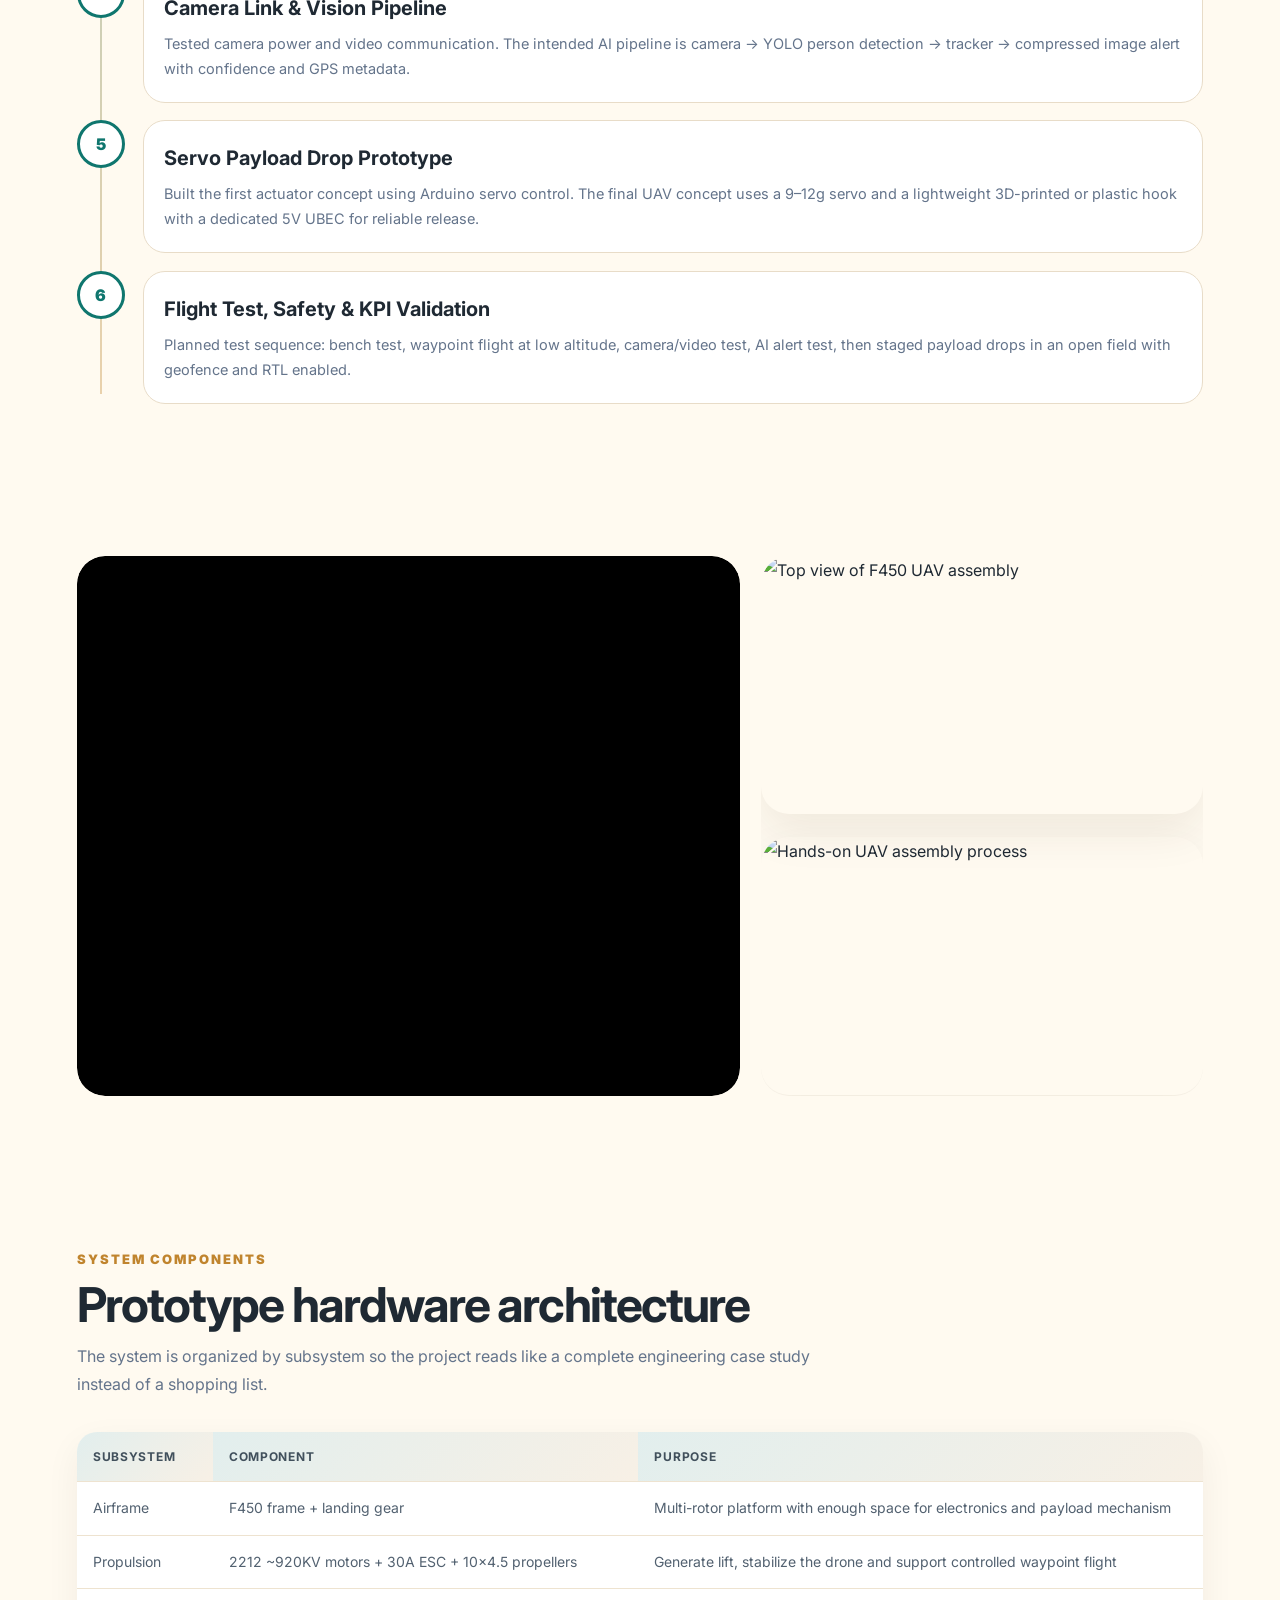
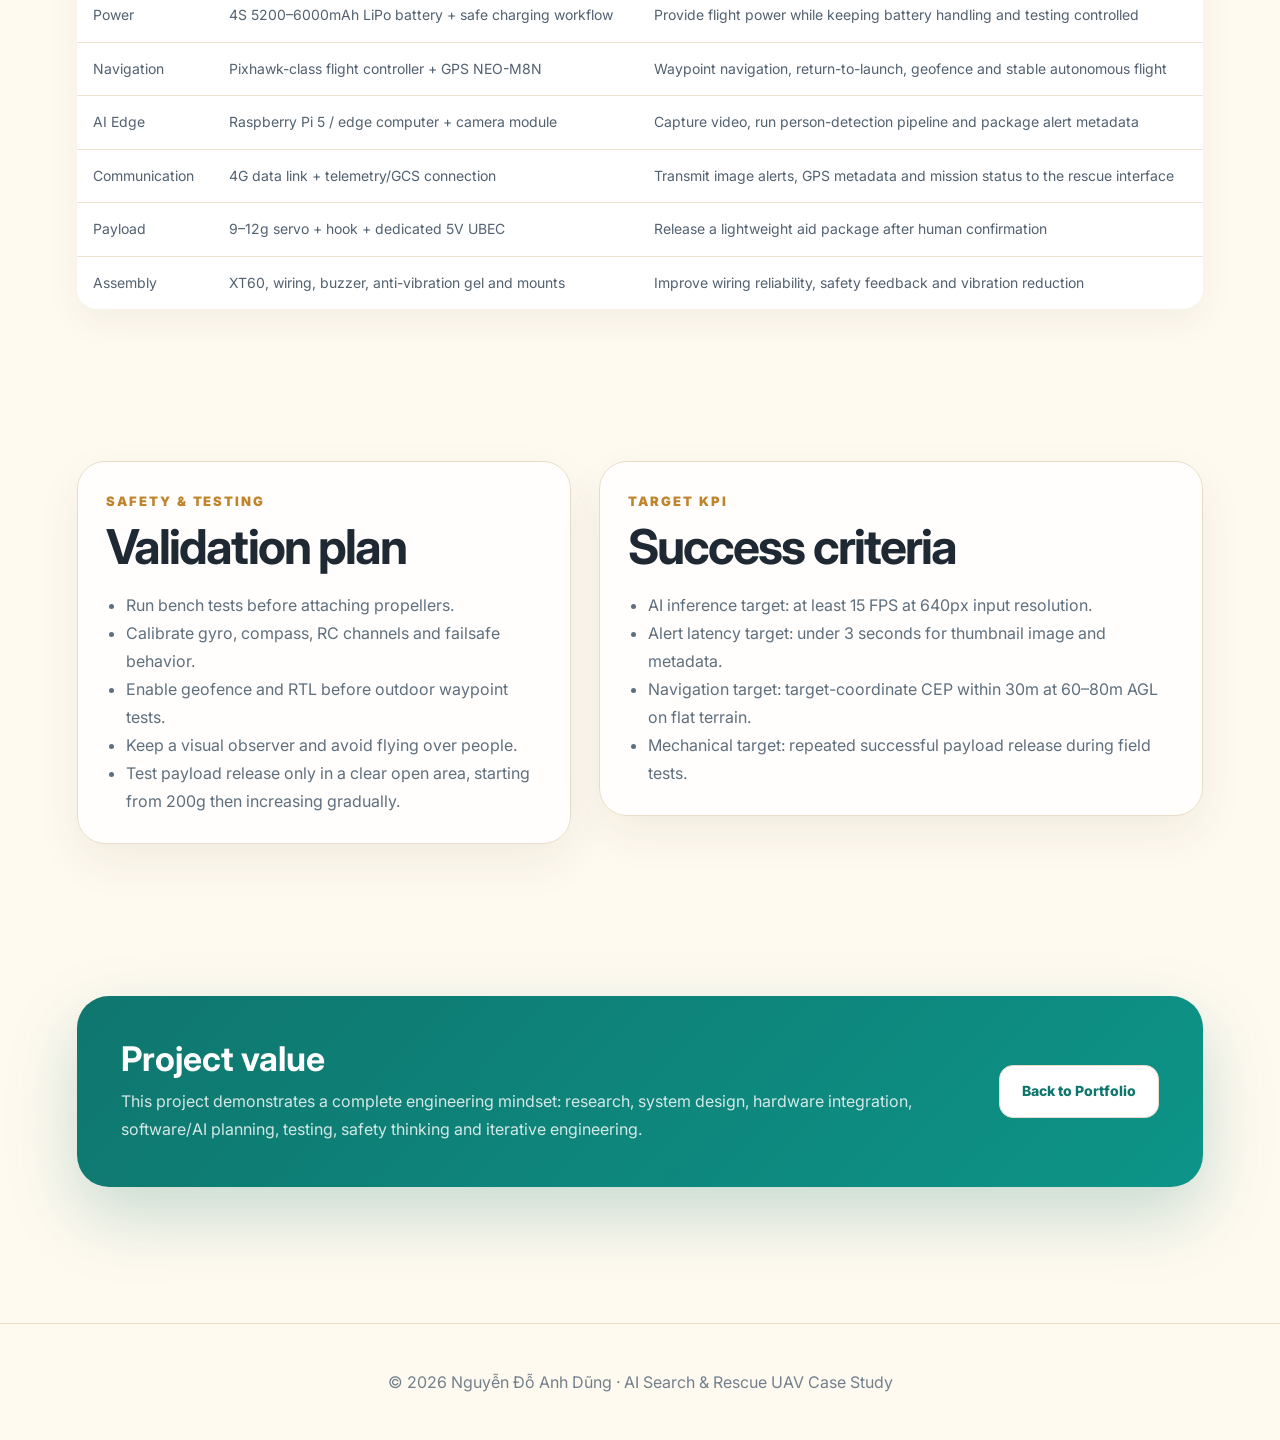
==== commit c994658f: "Update project-detail.html" ====
--- a/project-detail.html
+++ b/project-detail.html
@@ -38,6 +38,125 @@
         footer{padding:44px 0;text-align:center;color:#72808d;border-top:1px solid var(--line);margin-top:60px}
         @media(max-width:900px){.hero-grid,.split,.gallery,.callout{grid-template-columns:1fr}.metrics,.grid{grid-template-columns:1fr 1fr}.hero-photo img{height:420px}.nav-links{display:none}}
         @media(max-width:600px){.metrics,.grid{grid-template-columns:1fr}.hero-photo img,.gallery-main img{height:320px}.gallery-stack img{height:220px}.callout{padding:28px}.shell{width:92vw}}
+    
+
+        /* ===== EXTRA PORTFOLIO EFFECTS: smooth, modern, lightweight ===== */
+        .scroll-progress {
+            position: fixed;
+            top: 0;
+            left: 0;
+            height: 4px;
+            width: 0%;
+            background: linear-gradient(90deg, var(--primary, var(--teal)), var(--gold), var(--blue, var(--teal-2)));
+            z-index: 20000;
+            box-shadow: 0 0 18px rgba(20, 184, 166, 0.42);
+            transition: width 0.08s linear;
+        }
+
+        .cursor-glow {
+            position: fixed;
+            width: 260px;
+            height: 260px;
+            left: 0;
+            top: 0;
+            transform: translate(-50%, -50%);
+            border-radius: 50%;
+            pointer-events: none;
+            background: radial-gradient(circle, rgba(20,184,166,.16), rgba(217,119,6,.09) 42%, transparent 70%);
+            mix-blend-mode: multiply;
+            z-index: -1;
+            opacity: 0;
+            transition: opacity .25s ease;
+        }
+
+        .fx-orb {
+            position: fixed;
+            width: 320px;
+            height: 320px;
+            border-radius: 50%;
+            pointer-events: none;
+            filter: blur(18px);
+            opacity: .28;
+            z-index: -1;
+            animation: orbFloat 12s ease-in-out infinite alternate;
+        }
+        .fx-orb.one { left: -90px; top: 18%; background: rgba(20,184,166,.34); }
+        .fx-orb.two { right: -120px; top: 56%; background: rgba(217,119,6,.28); animation-delay: -4s; }
+
+        @keyframes orbFloat {
+            from { transform: translate3d(0,0,0) scale(1); }
+            to { transform: translate3d(38px,-34px,0) scale(1.14); }
+        }
+
+        .fx-reveal {
+            opacity: 0;
+            transform: translateY(34px);
+            transition: opacity .75s ease, transform .75s cubic-bezier(.2,.8,.2,1);
+        }
+        .fx-reveal.show {
+            opacity: 1;
+            transform: translateY(0);
+        }
+
+        .hero-text, .hero-card, .hero-photo, .section-head, .section-title {
+            animation: fxFadeUp .9s cubic-bezier(.2,.8,.2,1) both;
+        }
+        .hero-card, .hero-photo { animation-delay: .18s; }
+
+        @keyframes fxFadeUp {
+            from { opacity: 0; transform: translateY(30px); }
+            to { opacity: 1; transform: translateY(0); }
+        }
+
+        .card, .stat-box, .skill, .metric, .phase-box, .panel, .gallery-main, .gallery-stack img, .gallery-stack iframe {
+            will-change: transform;
+        }
+
+        .tilt-card {
+            transform-style: preserve-3d;
+        }
+
+        .card:hover, .stat-box:hover, .metric:hover, .skill:hover, .panel:hover {
+            box-shadow: 0 28px 70px rgba(15, 118, 110, 0.15), 0 12px 30px rgba(217, 119, 6, 0.10);
+        }
+
+        .activity-main-image::after, .hero-photo::after, .gallery-main::after, .gallery-stack::after {
+            content: "";
+            position: absolute;
+            inset: 0;
+            background: linear-gradient(120deg, transparent 0%, rgba(255,255,255,.24) 45%, transparent 70%);
+            transform: translateX(-120%);
+            transition: transform .75s ease;
+            pointer-events: none;
+        }
+        .activity-main-image:hover::after, .hero-photo:hover::after, .gallery-main:hover::after, .gallery-stack:hover::after {
+            transform: translateX(120%);
+        }
+        .gallery-main, .gallery-stack { position: relative; overflow: hidden; border-radius: 28px; }
+
+        nav.nav-scrolled {
+            box-shadow: 0 16px 38px rgba(24, 32, 51, 0.10);
+            background: rgba(255,250,240,.92);
+        }
+
+        .btn::before {
+            content: "";
+            position: absolute;
+            inset: 0;
+            border-radius: inherit;
+            background: linear-gradient(120deg, transparent, rgba(255,255,255,.26), transparent);
+            transform: translateX(-120%);
+            transition: transform .55s ease;
+        }
+        .btn { position: relative; overflow: hidden; }
+        .btn:hover::before { transform: translateX(120%); }
+
+        @media (prefers-reduced-motion: reduce) {
+            *, *::before, *::after { animation: none !important; transition: none !important; scroll-behavior: auto !important; }
+            .fx-reveal { opacity: 1 !important; transform: none !important; }
+            .cursor-glow, .fx-orb { display: none !important; }
+        }
+
     </style>
 </head>
 <body>
@@ -212,5 +331,79 @@
     <footer>
         © 2026 Nguyễn Đỗ Anh Dũng · AI Search & Rescue UAV Case Study
     </footer>
+<script>
+
+        // ===== EXTRA PORTFOLIO EFFECTS =====
+        (function () {
+            const body = document.body;
+            if (!document.querySelector('.scroll-progress')) {
+                const progress = document.createElement('div');
+                progress.className = 'scroll-progress';
+                body.prepend(progress);
+            }
+            if (!document.querySelector('.cursor-glow')) {
+                const glow = document.createElement('div');
+                glow.className = 'cursor-glow';
+                body.appendChild(glow);
+                window.addEventListener('mousemove', (e) => {
+                    glow.style.opacity = '1';
+                    glow.style.left = e.clientX + 'px';
+                    glow.style.top = e.clientY + 'px';
+                }, { passive: true });
+                window.addEventListener('mouseleave', () => glow.style.opacity = '0');
+            }
+            if (!document.querySelector('.fx-orb')) {
+                const orb1 = document.createElement('div');
+                const orb2 = document.createElement('div');
+                orb1.className = 'fx-orb one';
+                orb2.className = 'fx-orb two';
+                body.appendChild(orb1);
+                body.appendChild(orb2);
+            }
+
+            const revealTargets = document.querySelectorAll('.card, .stat-box, .skill, .metric, .phase, .panel, .timeline, table, .gallery-main, .gallery-stack, .contact, .callout');
+            revealTargets.forEach((el, i) => {
+                el.classList.add('fx-reveal');
+                el.style.transitionDelay = Math.min((i % 6) * 0.07, 0.35) + 's';
+            });
+
+            const observer = new IntersectionObserver((entries) => {
+                entries.forEach(entry => {
+                    if (entry.isIntersecting) {
+                        entry.target.classList.add('show');
+                        observer.unobserve(entry.target);
+                    }
+                });
+            }, { threshold: 0.12, rootMargin: '0px 0px -40px 0px' });
+            revealTargets.forEach(el => observer.observe(el));
+
+            const nav = document.querySelector('nav');
+            const progress = document.querySelector('.scroll-progress');
+            function onScroll() {
+                const h = document.documentElement;
+                const max = h.scrollHeight - h.clientHeight;
+                const pct = max > 0 ? (h.scrollTop / max) * 100 : 0;
+                if (progress) progress.style.width = pct + '%';
+                if (nav) nav.classList.toggle('nav-scrolled', window.scrollY > 40);
+            }
+            window.addEventListener('scroll', onScroll, { passive: true });
+            onScroll();
+
+            const tiltTargets = document.querySelectorAll('.card, .hero-card, .hero-photo, .gallery-main, .gallery-stack img, .gallery-stack iframe');
+            tiltTargets.forEach(el => {
+                el.classList.add('tilt-card');
+                el.addEventListener('mousemove', (e) => {
+                    const r = el.getBoundingClientRect();
+                    const x = (e.clientX - r.left) / r.width - 0.5;
+                    const y = (e.clientY - r.top) / r.height - 0.5;
+                    el.style.transform = `perspective(900px) rotateX(${(-y * 4).toFixed(2)}deg) rotateY(${(x * 4).toFixed(2)}deg) translateY(-4px)`;
+                });
+                el.addEventListener('mouseleave', () => {
+                    el.style.transform = '';
+                });
+            });
+        })();
+
+    </script>
 </body>
 </html>
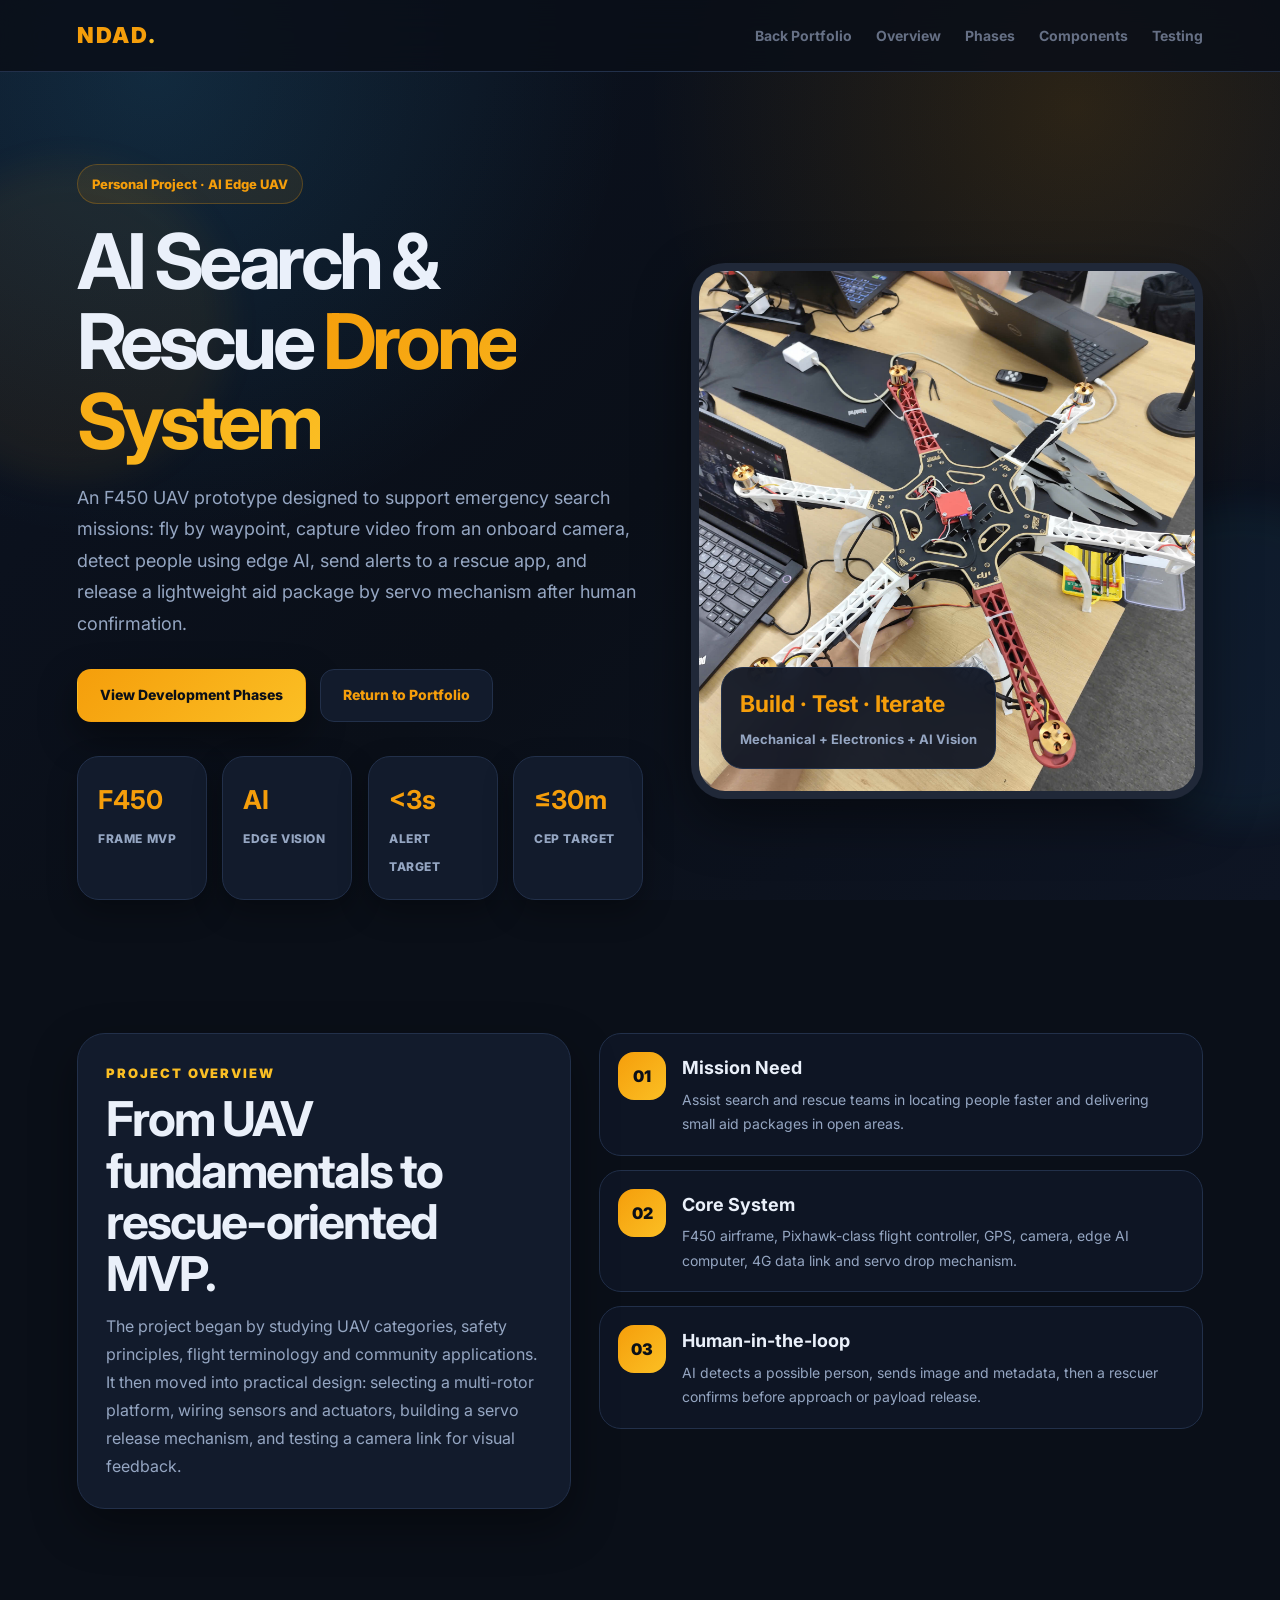
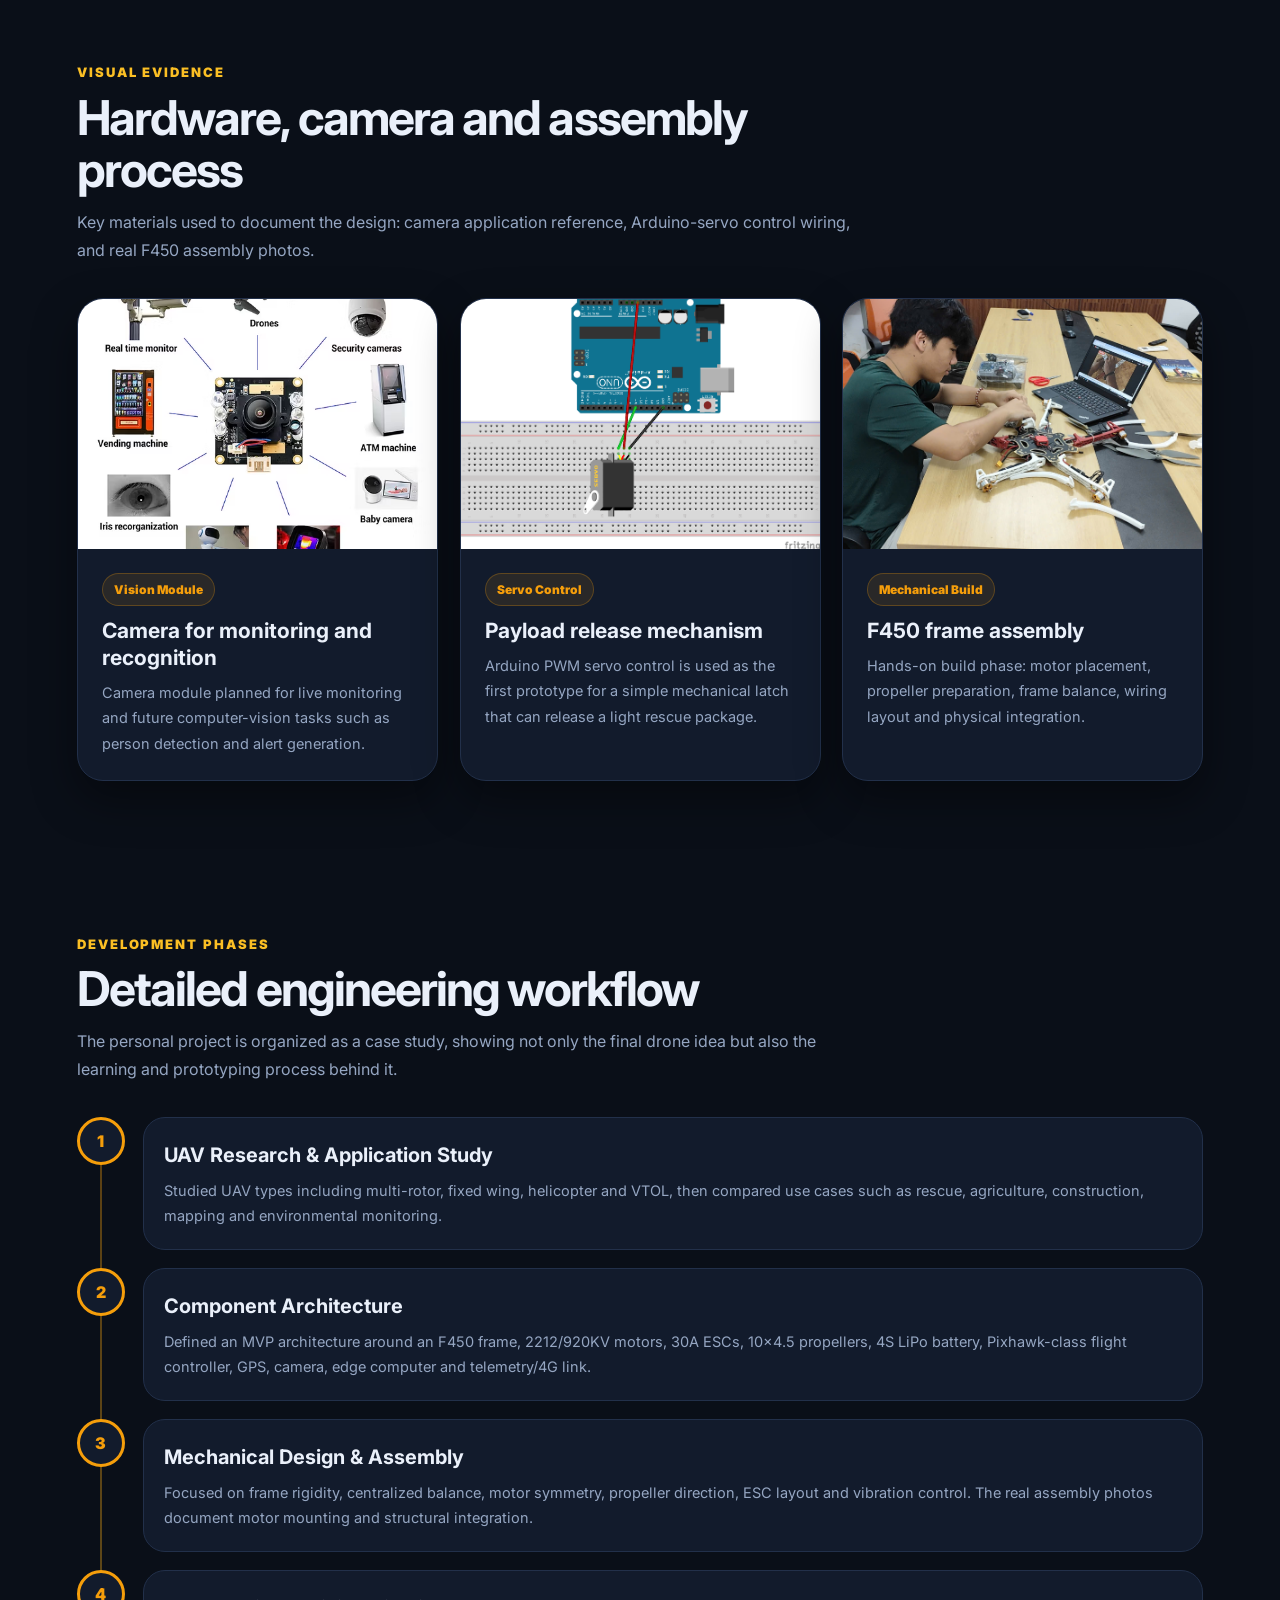
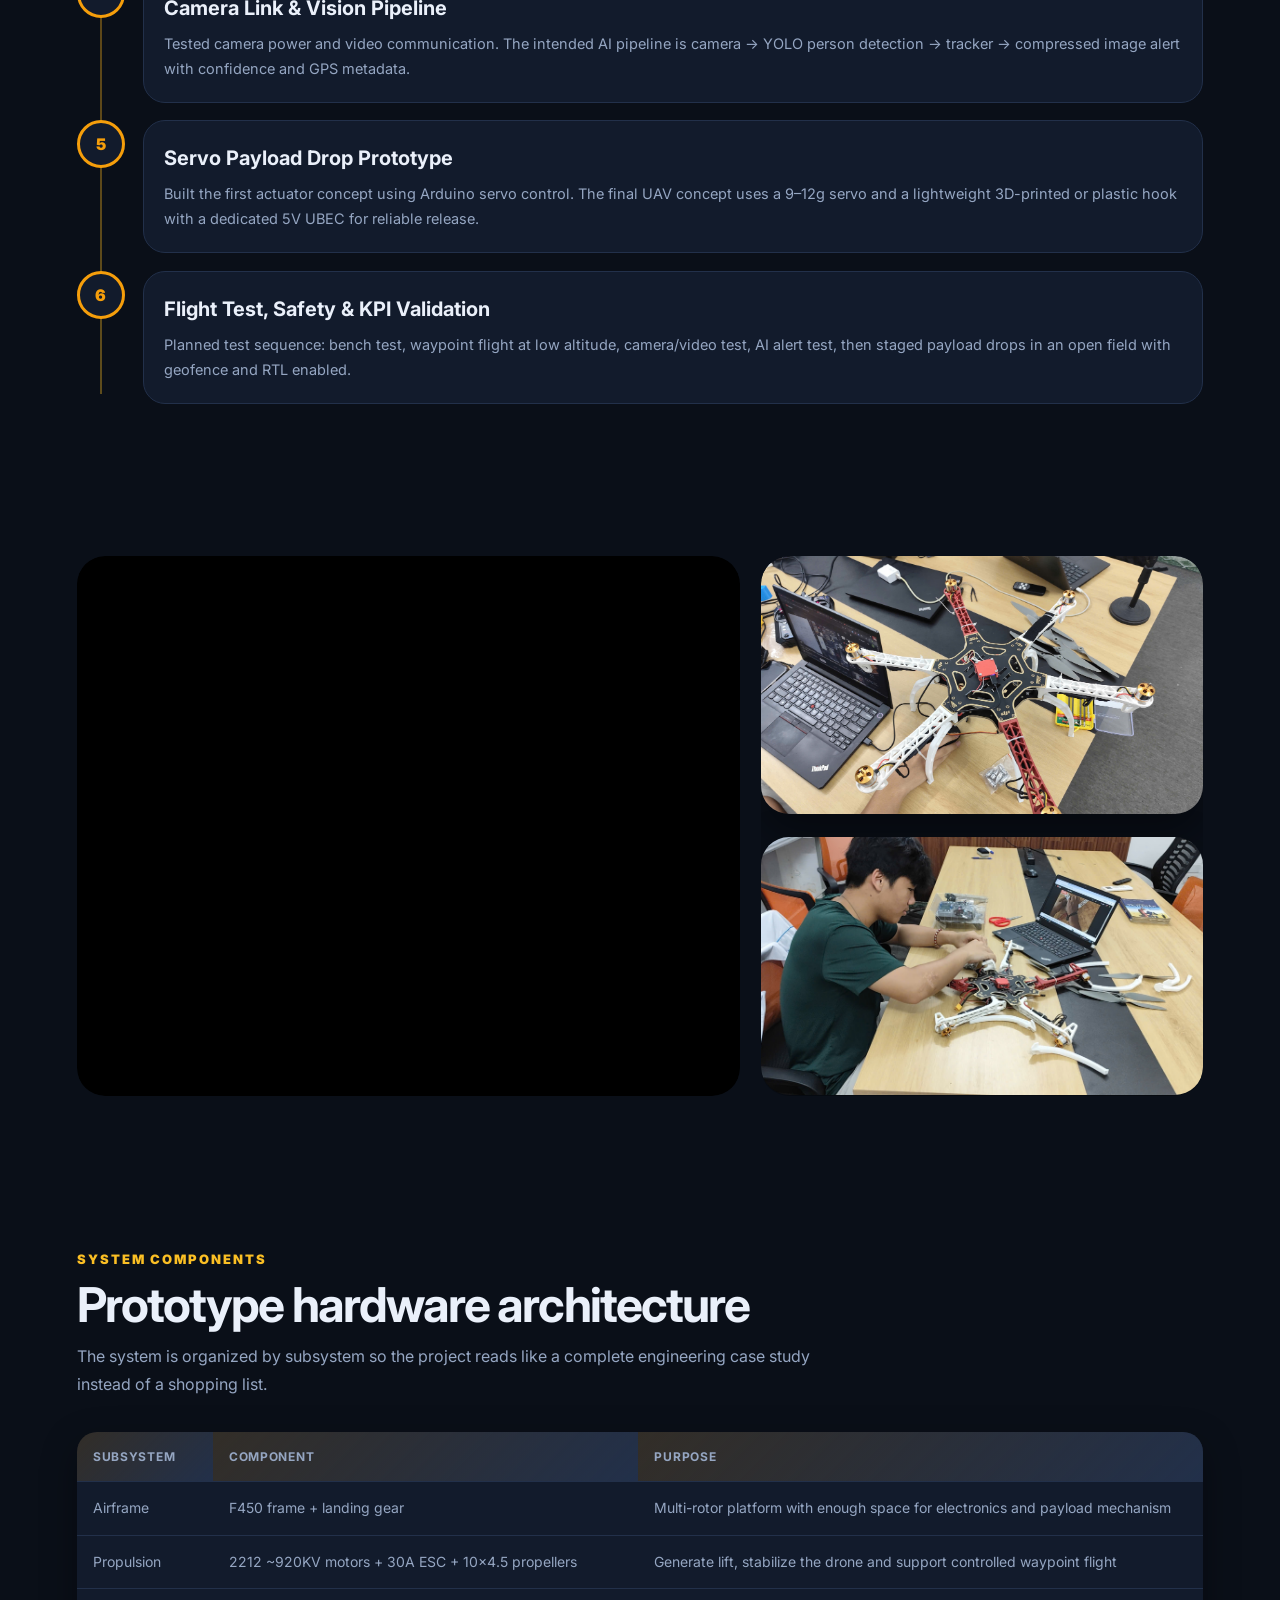
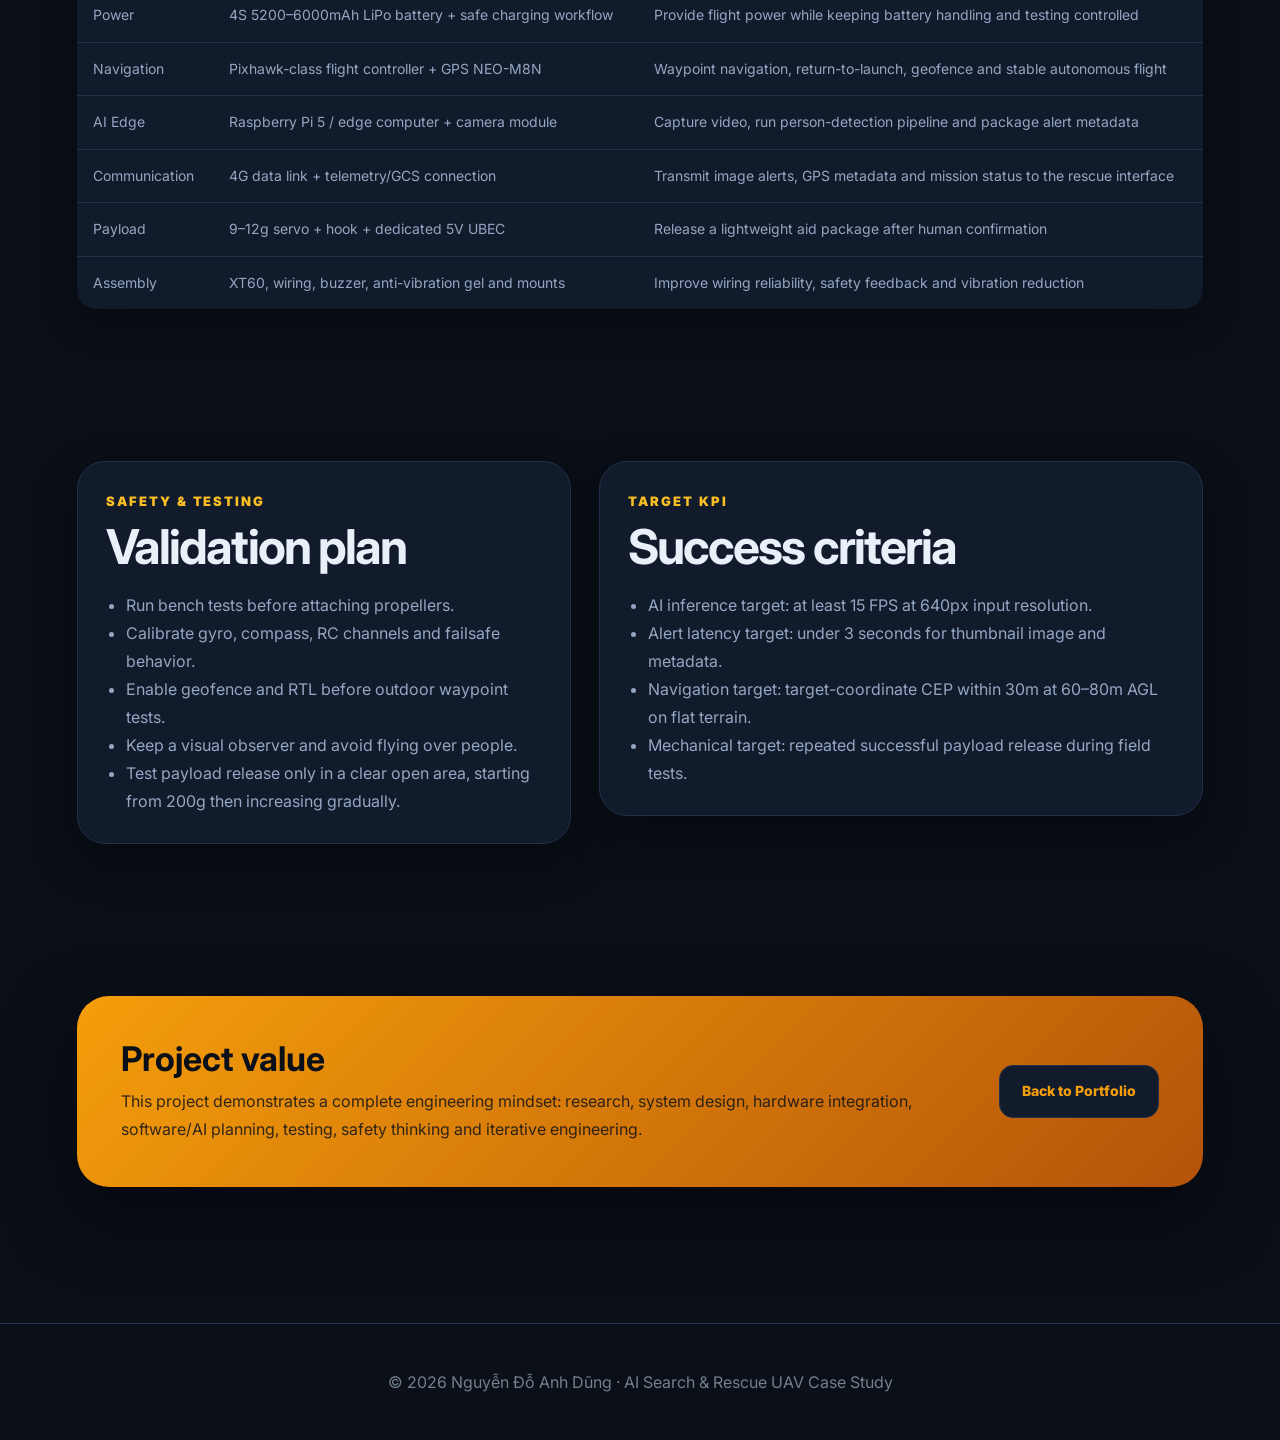
==== commit 92599c32: "update ảnh" ====
--- a/project-detail.html
+++ b/project-detail.html
@@ -9,32 +9,32 @@
     <link href="https://fonts.googleapis.com/css2?family=Inter:wght@300;400;500;600;700;800;900&display=swap" rel="stylesheet">
     <style>
         :root{
-            --paper:#fffaf0; --paper-2:#f7efe0; --card:#ffffff; --ink:#1f2933; --muted:#64748b;
-            --teal:#0f766e; --teal-2:#14b8a6; --gold:#c0842d; --orange:#f59e0b; --line:#e8dcc8;
-            --shadow: 0 24px 70px rgba(58, 40, 18, .12);
+            --paper:#0a0f18; --paper-2:#0e1524; --card:#121b2c; --ink:#eaf0fa; --muted:#95a6c2;
+            --teal:#f59e0b; --teal-2:#fbbf24; --gold:#fbbf24; --orange:#38bdf8; --line:#22304a;
+            --shadow: 0 20px 56px rgba(0, 0, 0, .45);
         }
         *{margin:0;padding:0;box-sizing:border-box} html{scroll-behavior:smooth}
         body{font-family:'Inter',sans-serif;background:var(--paper);color:var(--ink);line-height:1.75;overflow-x:hidden}
-        body:before{content:"";position:fixed;inset:0;background:radial-gradient(circle at 12% 8%, rgba(20,184,166,.16), transparent 34%),radial-gradient(circle at 84% 12%, rgba(245,158,11,.14), transparent 32%),linear-gradient(135deg,#fffaf0 0%,#f6efe2 52%,#fffdf7 100%);z-index:-2}
+        body:before{content:"";position:fixed;inset:0;background:radial-gradient(circle at 12% 8%, rgba(56,189,248,.14), transparent 34%),radial-gradient(circle at 84% 12%, rgba(245,158,11,.14), transparent 32%),linear-gradient(135deg,#0c1322 0%,#0a0f18 52%,#0e1524 100%);z-index:-2}
         a{text-decoration:none;color:inherit} img{max-width:100%;display:block}
         .shell{width:min(1160px,88vw);margin:auto}
-        nav{position:sticky;top:0;z-index:1000;background:rgba(255,250,240,.78);backdrop-filter:blur(18px);border-bottom:1px solid rgba(192,132,45,.16)}
+        nav{position:sticky;top:0;z-index:1000;background:rgba(10,15,24,.86);backdrop-filter:blur(18px);border-bottom:1px solid var(--line)}
         .nav-inner{width:min(1160px,88vw);margin:auto;display:flex;align-items:center;justify-content:space-between;padding:16px 0}
         .brand{font-weight:900;letter-spacing:.08em;color:var(--teal);font-size:22px}.brand span{color:var(--gold)}
         .nav-links{display:flex;gap:24px;list-style:none}.nav-links a{font-size:14px;font-weight:700;color:#667085}.nav-links a:hover{color:var(--teal)}
         .hero{padding:92px 0 58px;position:relative}.hero-grid{display:grid;grid-template-columns:1.05fr .95fr;gap:48px;align-items:center}
-        .eyebrow{display:inline-flex;align-items:center;gap:10px;background:rgba(15,118,110,.08);border:1px solid rgba(15,118,110,.18);color:var(--teal);padding:8px 14px;border-radius:999px;font-weight:800;font-size:13px;margin-bottom:18px}
-        h1{font-size:clamp(42px,6vw,78px);line-height:1.04;letter-spacing:-.06em;margin-bottom:20px;color:#15232d}.hero p{font-size:18px;color:#55636f;max-width:680px}.gradient-text{background:linear-gradient(135deg,var(--teal),var(--gold));-webkit-background-clip:text;-webkit-text-fill-color:transparent}
-        .hero-actions{display:flex;gap:14px;flex-wrap:wrap;margin-top:30px}.btn{display:inline-flex;align-items:center;justify-content:center;padding:13px 22px;border-radius:14px;font-weight:800;font-size:14px;transition:.25s;border:1px solid transparent}.btn-primary{background:linear-gradient(135deg,var(--teal),var(--teal-2));color:white;box-shadow:0 15px 38px rgba(15,118,110,.23)}.btn-primary:hover{transform:translateY(-3px)}.btn-soft{background:#fff;border-color:var(--line);color:var(--teal)}.btn-soft:hover{border-color:var(--teal);transform:translateY(-3px)}
-        .hero-photo{position:relative;border-radius:34px;overflow:hidden;box-shadow:var(--shadow);border:10px solid rgba(255,255,255,.7);background:white}.hero-photo img{height:520px;width:100%;object-fit:cover}.float-card{position:absolute;left:22px;bottom:22px;background:rgba(255,255,255,.9);backdrop-filter:blur(14px);border:1px solid rgba(192,132,45,.22);border-radius:22px;padding:16px 18px;box-shadow:0 18px 40px rgba(0,0,0,.10)}.float-card strong{display:block;color:var(--teal);font-size:23px}.float-card span{font-size:13px;color:#64748b;font-weight:700}
-        .metrics{display:grid;grid-template-columns:repeat(4,1fr);gap:16px;margin-top:34px}.metric{background:rgba(255,255,255,.72);border:1px solid var(--line);border-radius:22px;padding:20px;box-shadow:0 12px 30px rgba(45,35,20,.05)}.metric b{font-size:26px;color:var(--teal);display:block}.metric span{font-size:12px;color:var(--muted);font-weight:800;text-transform:uppercase;letter-spacing:.05em}
-        section{padding:76px 0}.section-head{max-width:780px;margin-bottom:34px}.section-head .kicker{color:var(--gold);font-size:13px;text-transform:uppercase;letter-spacing:.15em;font-weight:900;margin-bottom:8px}.section-head h2{font-size:clamp(30px,4vw,48px);line-height:1.08;letter-spacing:-.04em;margin-bottom:12px}.section-head p{color:#64748b;font-size:16px}
-        .grid{display:grid;grid-template-columns:repeat(3,1fr);gap:22px}.card{background:rgba(255,255,255,.78);border:1px solid var(--line);border-radius:26px;overflow:hidden;box-shadow:0 18px 45px rgba(58,40,18,.08);transition:.25s}.card:hover{transform:translateY(-5px);box-shadow:var(--shadow)}.card img{width:100%;height:250px;object-fit:cover}.card-body{padding:24px}.tag{display:inline-flex;font-size:12px;font-weight:900;color:var(--teal);background:rgba(20,184,166,.10);border:1px solid rgba(20,184,166,.18);padding:5px 11px;border-radius:999px;margin-bottom:12px}.card h3{font-size:21px;line-height:1.28;margin-bottom:8px}.card p{font-size:14.5px;color:#64748b}
-        .split{display:grid;grid-template-columns:.9fr 1.1fr;gap:28px;align-items:start}.panel{background:rgba(255,255,255,.78);border:1px solid var(--line);border-radius:28px;padding:28px;box-shadow:0 18px 45px rgba(58,40,18,.07)}.panel h3{font-size:26px;margin-bottom:12px}.panel p,.panel li{color:#5f6f7d}.panel ul{padding-left:20px;margin-top:12px}.number-list{display:grid;gap:14px}.step{display:grid;grid-template-columns:48px 1fr;gap:16px;padding:18px;border-radius:22px;background:#fff;border:1px solid var(--line)}.step .num{height:48px;width:48px;border-radius:16px;background:linear-gradient(135deg,var(--teal),var(--teal-2));color:#fff;font-weight:900;display:flex;align-items:center;justify-content:center}.step h4{font-size:18px;margin-bottom:4px}.step p{font-size:14px;color:#64748b}
-        .timeline{position:relative;display:grid;gap:18px}.timeline:before{content:"";position:absolute;left:23px;top:10px;bottom:10px;width:2px;background:linear-gradient(var(--teal),var(--gold));opacity:.35}.phase{position:relative;display:grid;grid-template-columns:48px 1fr;gap:18px}.dot{position:relative;z-index:1;width:48px;height:48px;border-radius:50%;background:#fff;border:3px solid var(--teal);display:flex;align-items:center;justify-content:center;color:var(--teal);font-weight:900}.phase-box{background:#fff;border:1px solid var(--line);border-radius:22px;padding:20px}.phase-box h3{font-size:20px;margin-bottom:5px}.phase-box p{color:#64748b;font-size:14.5px}
-        table{width:100%;border-collapse:collapse;background:#fff;border-radius:20px;overflow:hidden;box-shadow:0 12px 35px rgba(58,40,18,.06)}th,td{text-align:left;padding:14px 16px;border-bottom:1px solid #eee3d0;font-size:14px}th{background:linear-gradient(135deg,rgba(15,118,110,.12),rgba(192,132,45,.12));font-size:12px;text-transform:uppercase;letter-spacing:.06em;color:#41505c}td{color:#526170}tr:last-child td{border-bottom:none}.price{font-weight:800;color:var(--teal)}
-        .gallery{display:grid;grid-template-columns:1.2fr .8fr;gap:22px}.gallery-main img,.gallery-main iframe{height:540px;width:100%;object-fit:cover;border-radius:28px;box-shadow:var(--shadow);display:block}.gallery-main iframe{border:0;background:#000}.gallery-stack{display:grid;gap:22px}.gallery-stack img,.gallery-stack iframe{height:258px;width:100%;object-fit:cover;border-radius:28px;box-shadow:0 18px 45px rgba(58,40,18,.08);display:block}.gallery-stack iframe{border:0;background:#000}
-        .callout{background:linear-gradient(135deg,var(--teal),#0d9488);color:white;border-radius:32px;padding:44px;display:grid;grid-template-columns:1fr auto;gap:30px;align-items:center;box-shadow:0 28px 70px rgba(15,118,110,.24)}.callout h2{font-size:34px;line-height:1.1;margin-bottom:10px}.callout p{color:rgba(255,255,255,.82)}
+        .eyebrow{display:inline-flex;align-items:center;gap:10px;background:rgba(245,158,11,.09);border:1px solid rgba(245,158,11,.26);color:var(--teal);padding:8px 14px;border-radius:999px;font-weight:800;font-size:13px;margin-bottom:18px}
+        h1{font-size:clamp(42px,6vw,78px);line-height:1.04;letter-spacing:-.06em;margin-bottom:20px;color:var(--ink)}.hero p{font-size:18px;color:var(--muted);max-width:680px}.gradient-text{background:linear-gradient(135deg,var(--teal),var(--gold));-webkit-background-clip:text;-webkit-text-fill-color:transparent}
+        .hero-actions{display:flex;gap:14px;flex-wrap:wrap;margin-top:30px}.btn{display:inline-flex;align-items:center;justify-content:center;padding:13px 22px;border-radius:14px;font-weight:800;font-size:14px;transition:.25s;border:1px solid transparent}.btn-primary{background:linear-gradient(135deg,var(--teal),var(--teal-2));color:#0a0f18;box-shadow:0 15px 38px rgba(0,0,0,.45)}.btn-primary:hover{transform:translateY(-3px)}.btn-soft{background:var(--card);border-color:var(--line);color:var(--teal)}.btn-soft:hover{border-color:var(--teal);transform:translateY(-3px)}
+        .hero-photo{position:relative;border-radius:34px;overflow:hidden;box-shadow:var(--shadow);border:8px solid rgba(255,255,255,.06);background:var(--card)}.hero-photo img{height:520px;width:100%;object-fit:cover}.float-card{position:absolute;left:22px;bottom:22px;background:rgba(12,19,34,.92);backdrop-filter:blur(14px);border:1px solid var(--line);border-radius:22px;padding:16px 18px;box-shadow:0 18px 40px rgba(0,0,0,.10)}.float-card strong{display:block;color:var(--teal);font-size:23px}.float-card span{font-size:13px;color:var(--muted);font-weight:700}
+        .metrics{display:grid;grid-template-columns:repeat(4,1fr);gap:16px;margin-top:34px}.metric{background:var(--card);border:1px solid var(--line);border-radius:22px;padding:20px;box-shadow:0 12px 30px rgba(0,0,0,.3)}.metric b{font-size:26px;color:var(--teal);display:block}.metric span{font-size:12px;color:var(--muted);font-weight:800;text-transform:uppercase;letter-spacing:.05em}
+        section{padding:76px 0}.section-head{max-width:780px;margin-bottom:34px}.section-head .kicker{color:var(--gold);font-size:13px;text-transform:uppercase;letter-spacing:.15em;font-weight:900;margin-bottom:8px}.section-head h2{font-size:clamp(30px,4vw,48px);line-height:1.08;letter-spacing:-.04em;margin-bottom:12px}.section-head p{color:var(--muted);font-size:16px}
+        .grid{display:grid;grid-template-columns:repeat(3,1fr);gap:22px}.card{background:var(--card);border:1px solid var(--line);border-radius:26px;overflow:hidden;box-shadow:0 18px 45px rgba(0,0,0,.42);transition:.25s}.card:hover{transform:translateY(-5px);box-shadow:var(--shadow)}.card img{width:100%;height:250px;object-fit:cover}.card-body{padding:24px}.tag{display:inline-flex;font-size:12px;font-weight:900;color:var(--teal);background:rgba(245,158,11,.10);border:1px solid rgba(245,158,11,.26);padding:5px 11px;border-radius:999px;margin-bottom:12px}.card h3{font-size:21px;line-height:1.28;margin-bottom:8px}.card p{font-size:14.5px;color:var(--muted)}
+        .split{display:grid;grid-template-columns:.9fr 1.1fr;gap:28px;align-items:start}.panel{background:var(--card);border:1px solid var(--line);border-radius:28px;padding:28px;box-shadow:0 18px 45px rgba(0,0,0,.38)}.panel h3{font-size:26px;margin-bottom:12px}.panel p,.panel li{color:var(--muted)}.panel ul{padding-left:20px;margin-top:12px}.number-list{display:grid;gap:14px}.step{display:grid;grid-template-columns:48px 1fr;gap:16px;padding:18px;border-radius:22px;background:var(--paper-2);border:1px solid var(--line)}.step .num{height:48px;width:48px;border-radius:16px;background:linear-gradient(135deg,var(--teal),var(--teal-2));color:#0a0f18;font-weight:900;display:flex;align-items:center;justify-content:center}.step h4{font-size:18px;margin-bottom:4px}.step p{font-size:14px;color:var(--muted)}
+        .timeline{position:relative;display:grid;gap:18px}.timeline:before{content:"";position:absolute;left:23px;top:10px;bottom:10px;width:2px;background:linear-gradient(var(--teal),var(--gold));opacity:.35}.phase{position:relative;display:grid;grid-template-columns:48px 1fr;gap:18px}.dot{position:relative;z-index:1;width:48px;height:48px;border-radius:50%;background:var(--card);border:3px solid var(--teal);display:flex;align-items:center;justify-content:center;color:var(--teal);font-weight:900}.phase-box{background:var(--card);border:1px solid var(--line);border-radius:22px;padding:20px}.phase-box h3{font-size:20px;margin-bottom:5px}.phase-box p{color:var(--muted);font-size:14.5px}
+        table{width:100%;border-collapse:collapse;background:var(--card);border-radius:20px;overflow:hidden;box-shadow:0 12px 35px rgba(0,0,0,.34)}th,td{text-align:left;padding:14px 16px;border-bottom:1px solid var(--line);font-size:14px}th{background:linear-gradient(135deg,rgba(245,158,11,.14),var(--line));font-size:12px;text-transform:uppercase;letter-spacing:.06em;color:var(--muted)}td{color:var(--muted)}tr:last-child td{border-bottom:none}.price{font-weight:800;color:var(--teal)}
+        .gallery{display:grid;grid-template-columns:1.2fr .8fr;gap:22px}.gallery-main img,.gallery-main iframe{height:540px;width:100%;object-fit:cover;border-radius:28px;box-shadow:var(--shadow);display:block}.gallery-main iframe{border:0;background:#000}.gallery-stack{display:grid;gap:22px}.gallery-stack img,.gallery-stack iframe{height:258px;width:100%;object-fit:cover;border-radius:28px;box-shadow:0 18px 45px rgba(0,0,0,.42);display:block}.gallery-stack iframe{border:0;background:#000}
+        .callout{background:linear-gradient(135deg,var(--teal),#b45309);color:#0a0f18;border-radius:32px;padding:44px;display:grid;grid-template-columns:1fr auto;gap:30px;align-items:center;box-shadow:0 28px 70px rgba(0,0,0,.5)}.callout h2{font-size:34px;line-height:1.1;margin-bottom:10px}.callout p{color:rgba(10,15,24,.82)}
         footer{padding:44px 0;text-align:center;color:#72808d;border-top:1px solid var(--line);margin-top:60px}
         @media(max-width:900px){.hero-grid,.split,.gallery,.callout{grid-template-columns:1fr}.metrics,.grid{grid-template-columns:1fr 1fr}.hero-photo img{height:420px}.nav-links{display:none}}
         @media(max-width:600px){.metrics,.grid{grid-template-columns:1fr}.hero-photo img,.gallery-main img{height:320px}.gallery-stack img{height:220px}.callout{padding:28px}.shell{width:92vw}}
@@ -49,7 +49,7 @@
             width: 0%;
             background: linear-gradient(90deg, var(--primary, var(--teal)), var(--gold), var(--blue, var(--teal-2)));
             z-index: 20000;
-            box-shadow: 0 0 18px rgba(20, 184, 166, 0.42);
+            box-shadow: 0 0 18px rgba(245,158,11,.28);
             transition: width 0.08s linear;
         }
 
@@ -62,7 +62,7 @@
             transform: translate(-50%, -50%);
             border-radius: 50%;
             pointer-events: none;
-            background: radial-gradient(circle, rgba(20,184,166,.16), rgba(217,119,6,.09) 42%, transparent 70%);
+            background: radial-gradient(circle, rgba(20,184,166,.16), rgba(56,189,248,.09) 42%, transparent 70%);
             mix-blend-mode: multiply;
             z-index: -1;
             opacity: 0;
@@ -80,8 +80,8 @@
             z-index: -1;
             animation: orbFloat 12s ease-in-out infinite alternate;
         }
-        .fx-orb.one { left: -90px; top: 18%; background: rgba(20,184,166,.34); }
-        .fx-orb.two { right: -120px; top: 56%; background: rgba(217,119,6,.28); animation-delay: -4s; }
+        .fx-orb.one { left: -90px; top: 18%; background: rgba(245,158,11,.22); }
+        .fx-orb.two { right: -120px; top: 56%; background: rgba(56,189,248,.20); animation-delay: -4s; }
 
         @keyframes orbFloat {
             from { transform: translate3d(0,0,0) scale(1); }
@@ -117,14 +117,14 @@
         }
 
         .card:hover, .stat-box:hover, .metric:hover, .skill:hover, .panel:hover {
-            box-shadow: 0 28px 70px rgba(15, 118, 110, 0.15), 0 12px 30px rgba(217, 119, 6, 0.10);
+            box-shadow: 0 28px 70px rgba(245,158,11,.15), 0 12px 30px rgba(56,189,248,.10);
         }
 
         .activity-main-image::after, .hero-photo::after, .gallery-main::after, .gallery-stack::after {
             content: "";
             position: absolute;
             inset: 0;
-            background: linear-gradient(120deg, transparent 0%, rgba(255,255,255,.24) 45%, transparent 70%);
+            background: linear-gradient(120deg, transparent 0%, rgba(255,255,255,.10) 45%, transparent 70%);
             transform: translateX(-120%);
             transition: transform .75s ease;
             pointer-events: none;
@@ -135,8 +135,8 @@
         .gallery-main, .gallery-stack { position: relative; overflow: hidden; border-radius: 28px; }
 
         nav.nav-scrolled {
-            box-shadow: 0 16px 38px rgba(24, 32, 51, 0.10);
-            background: rgba(255,250,240,.92);
+            box-shadow: 0 16px 38px rgba(0,0,0,.4);
+            background: var(--card);
         }
 
         .btn::before {
@@ -144,7 +144,7 @@
             position: absolute;
             inset: 0;
             border-radius: inherit;
-            background: linear-gradient(120deg, transparent, rgba(255,255,255,.26), transparent);
+            background: linear-gradient(120deg, transparent, rgba(255,255,255,.10), transparent);
             transform: translateX(-120%);
             transition: transform .55s ease;
         }
@@ -195,7 +195,7 @@
                 </div>
             </div>
             <div class="hero-photo">
-                <img src="assets/project-detail/drone-assembly-1.jpg" alt="F450 UAV assembly on engineering workbench">
+                <img src="assets/drone/assembly/assembly1.jpg" alt="F450 UAV assembly on engineering workbench">
                 <div class="float-card"><strong>Build · Test · Iterate</strong><span>Mechanical + Electronics + AI Vision</span></div>
             </div>
         </div>
@@ -230,9 +230,9 @@
                 <p>Key materials used to document the design: camera application reference, Arduino-servo control wiring, and real F450 assembly photos.</p>
             </div>
             <div class="grid">
-                <article class="card"><img src="assets/project-detail/camera-module.jpg" alt="USB embedded camera module applications"><div class="card-body"><span class="tag">Vision Module</span><h3>Camera for monitoring and recognition</h3><p>Camera module planned for live monitoring and future computer-vision tasks such as person detection and alert generation.</p></div></article>
-                <article class="card"><img src="assets/project-detail/servo-arduino.webp" alt="Arduino wiring to servo motor"><div class="card-body"><span class="tag">Servo Control</span><h3>Payload release mechanism</h3><p>Arduino PWM servo control is used as the first prototype for a simple mechanical latch that can release a light rescue package.</p></div></article>
-                <article class="card"><img src="assets/project-detail/drone-assembly-3.jpg" alt="Student assembling F450 UAV"><div class="card-body"><span class="tag">Mechanical Build</span><h3>F450 frame assembly</h3><p>Hands-on build phase: motor placement, propeller preparation, frame balance, wiring layout and physical integration.</p></div></article>
+                <article class="card"><img src="assets/drone/control/camera.avif" alt="USB embedded camera module applications"><div class="card-body"><span class="tag">Vision Module</span><h3>Camera for monitoring and recognition</h3><p>Camera module planned for live monitoring and future computer-vision tasks such as person detection and alert generation.</p></div></article>
+                <article class="card"><img src="assets/drone/control/servo-arduino.webp" alt="Arduino wiring to servo motor"><div class="card-body"><span class="tag">Servo Control</span><h3>Payload release mechanism</h3><p>Arduino PWM servo control is used as the first prototype for a simple mechanical latch that can release a light rescue package.</p></div></article>
+                <article class="card"><img src="assets/drone/assembly/assembly3.jpg" alt="Student assembling F450 UAV"><div class="card-body"><span class="tag">Mechanical Build</span><h3>F450 frame assembly</h3><p>Hands-on build phase: motor placement, propeller preparation, frame balance, wiring layout and physical integration.</p></div></article>
             </div>
         </div>
     </section>
@@ -259,8 +259,8 @@
         <div class="shell gallery">
             <div class="gallery-main"><iframe src="https://drive.google.com/file/d/180xGKqZ8yv-y2taDAjbqSAyzQXHXdtGx/preview" title="Presentation video pres2" allow="autoplay; fullscreen" allowfullscreen loading="lazy"></iframe></div>
             <div class="gallery-stack">
-                <img src="assets/project-detail/drone-assembly-1.jpg" alt="Top view of F450 UAV assembly">
-                <img src="assets/project-detail/drone-assembly-3.jpg" alt="Hands-on UAV assembly process">
+                <img src="assets/drone/assembly/assembly1.jpg" alt="Top view of F450 UAV assembly">
+                <img src="assets/drone/assembly/assembly3.jpg" alt="Hands-on UAV assembly process">
             </div>
         </div>
     </section>
